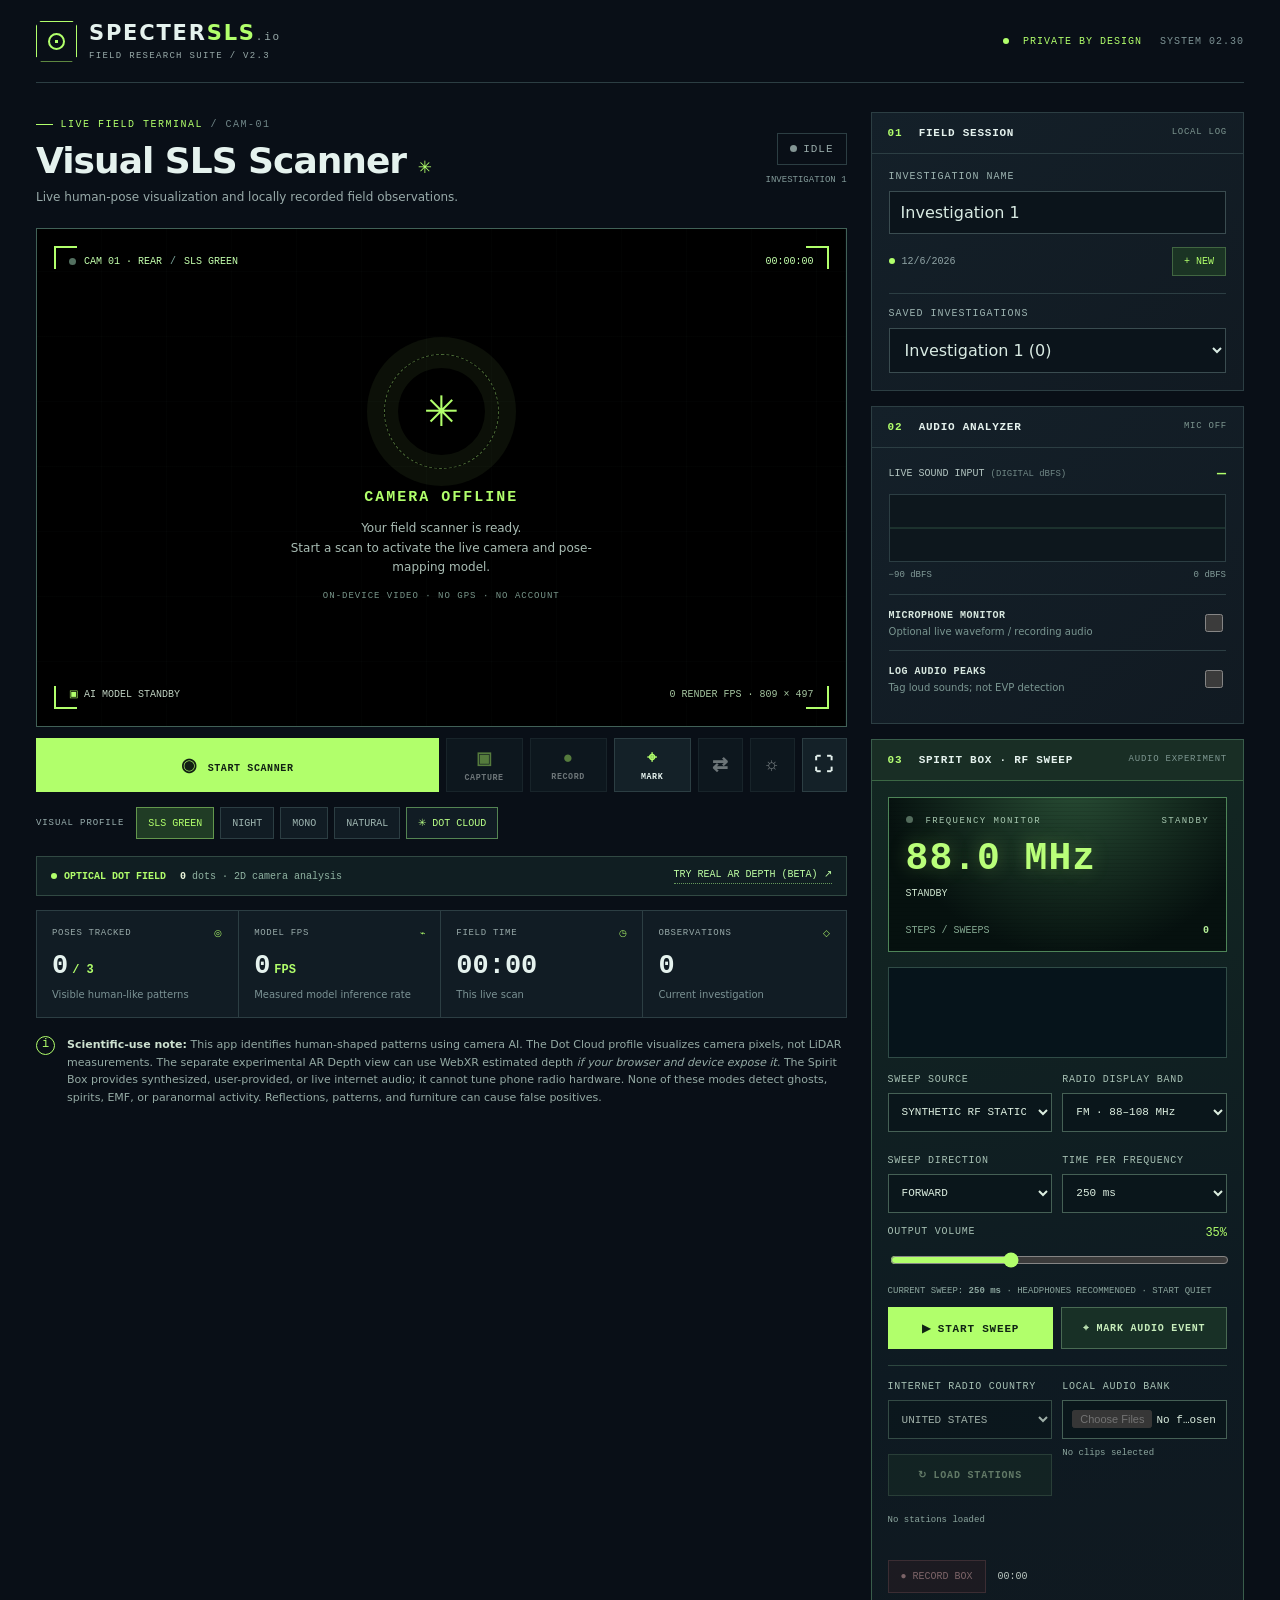
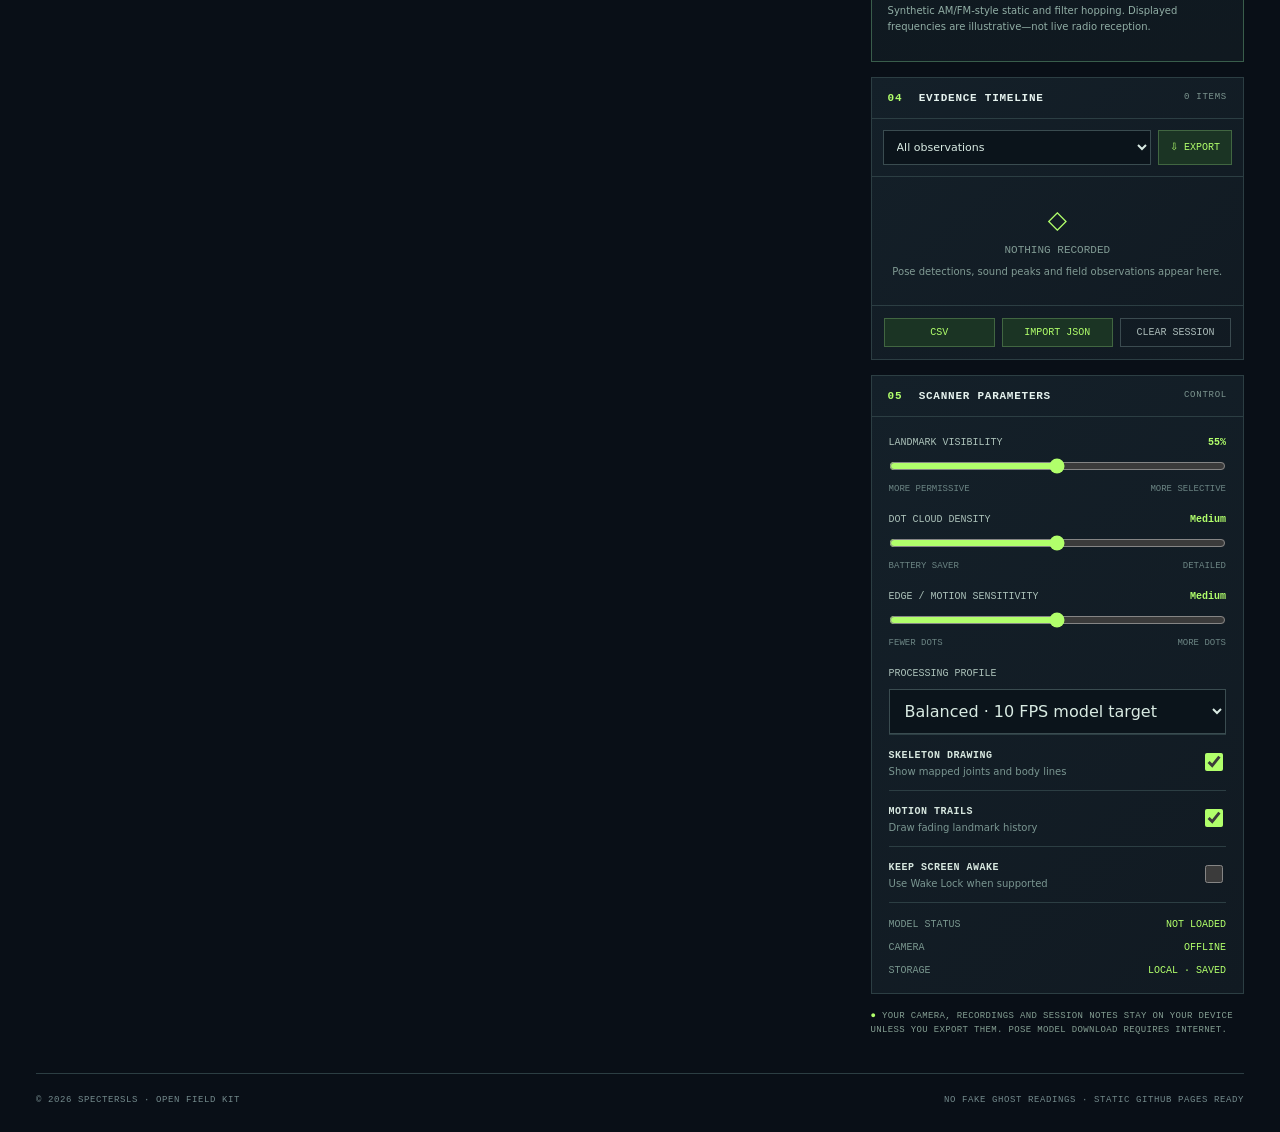
==== index.html @ b9be9575 "feat(ui): add spirit-box console, selectable sweep controls, and render FPS readout" ====
<!doctype html>
<html lang="en">
<head>
  <meta charset="utf-8">
  <meta name="viewport" content="width=device-width, initial-scale=1, viewport-fit=cover">
  <meta name="theme-color" content="#090f17">
  <meta name="description" content="SpecterSLS — mobile SLS-style body mapper, field recorder, audio analyzer and local investigation journal.">
  <title>SpecterSLS | Investigation Studio</title>
  <link rel="icon" href="./icon.svg" type="image/svg+xml">
  <link rel="manifest" href="./manifest.webmanifest">
  <link rel="stylesheet" href="./styles.css">
  <link rel="stylesheet" href="./spiritbox.css">
  <script type="module" src="./app.js"></script>
  <script src="./spiritbox.js" defer></script>
</head>
<body>
<div class="app-shell" id="appShell">
  <header class="header">
    <a class="brand" href="./" aria-label="SpecterSLS home"><span class="mark" aria-hidden="true"><span class="mark-inner"></span></span><span class="brand-stack"><span class="brand-name">SPECTER<span>SLS</span><small>.io</small></span><span class="brand-tagline">FIELD RESEARCH SUITE / V2.3</span></span></a>
    <div class="header-meta"><span class="server-status"><span class="online-dot"></span> PRIVATE BY DESIGN</span><button class="header-install" id="installBtn" type="button" hidden>＋ INSTALL APP</button><span class="head-build">SYSTEM 02.30</span></div>
  </header>
  <nav class="mobile-nav" aria-label="View navigation"><button type="button" data-tab="scan" class="selected" aria-pressed="true">◉ Scanner</button><button type="button" data-tab="console" aria-pressed="false">▥ Investigation</button><button type="button" data-tab="settings" aria-pressed="false">⚙ Settings</button></nav>
  <div class="app-grid">
    <main class="work" id="scanSection">
      <div class="work-head"><div><span class="eyebrow"><span class="eyebrow-bar"></span> LIVE FIELD TERMINAL <span class="crumb">/ CAM-01</span></span><h1>Visual SLS Scanner <span class="subtitle-icon">✳</span></h1><p>Live human-pose visualization and locally recorded field observations.</p></div><div class="work-head-status"><span id="stateBadge" class="state-badge"><i></i><span id="stateLabel">IDLE</span></span><span class="session-identifier" id="sessionIdentifier">NO SESSION ACTIVE</span></div></div>
      <div class="stage" id="stage">
        <video id="cameraVideo" playsinline autoplay muted aria-hidden="true"></video><canvas id="cameraCanvas" aria-label="Live camera visualized with AI pose landmarks"></canvas>
        <div class="stage-grid" aria-hidden="true"></div><div class="stage-scan" aria-hidden="true"></div><div class="frame-edge top-left" aria-hidden="true"></div><div class="frame-edge top-right" aria-hidden="true"></div><div class="frame-edge bottom-left" aria-hidden="true"></div><div class="frame-edge bottom-right" aria-hidden="true"></div>
        <div class="hud hud-top"><div class="hud-tag"><span class="red-led" id="recordLed"></span><span id="cameraName">CAM 01 · REAR</span><span class="hud-pipe">/</span><span id="hudMode">SLS</span></div><div class="hud-clock" id="hudClock">00:00:00</div></div>
        <div class="idle-art" id="idleArt"><div class="scan-target"><div class="target-core">✳</div></div><div class="idle-title">CAMERA OFFLINE</div><div class="idle-description">Your field scanner is ready.<br>Start a scan to activate the live camera and pose-mapping model.</div><div class="idle-detail">ON-DEVICE VIDEO · NO GPS · NO ACCOUNT</div></div>
        <div class="center-loading" id="loadingPanel" hidden><span class="loader"></span><strong id="loadingTitle">Connecting camera</strong><small id="loadingSubtitle">Requesting permission…</small></div>
        <div class="pose-notice" id="poseNotice" hidden><span class="notice-ring">◎</span><div><strong id="poseNoticeTitle">HUMAN-LIKE SHAPE</strong><small id="poseNoticeSubtitle">Pose tracking active</small></div></div>
        <div class="hud hud-bottom"><div class="hud-bottom-left"><span class="square-signal">▣</span> <span id="engineLabel">AI MODEL STANDBY</span></div><span class="coord"><span id="renderFpsMetric">0</span> RENDER FPS · <span id="displaySize">—</span></span></div>
      </div>
      <div class="camera-dock"><button id="startBtn" type="button" class="action-start"><span class="action-icon" aria-hidden="true">◉</span><span id="startText">START SCANNER</span></button><button id="photoBtn" type="button" class="dock-btn" disabled aria-label="Capture evidence photo" title="Save screenshot"><span class="dock-glyph">▣</span><small>CAPTURE</small></button><button id="recordBtn" type="button" class="dock-btn" disabled title="Record video"><span class="dock-glyph" id="recordGlyph">●</span><small id="recordText">RECORD</small></button><button id="markBtn" type="button" class="dock-btn" aria-label="Mark an observation" title="Mark observation"><span class="dock-glyph">⌖</span><small>MARK</small></button><button id="flipBtn" type="button" class="dock-icon" disabled aria-label="Swap front and back camera" title="Swap camera">⇄</button><button id="torchBtn" type="button" class="dock-icon" disabled aria-label="Toggle camera torch" title="Flashlight">☼</button><button id="fullscreenBtn" type="button" class="dock-icon" aria-label="Enter full screen scanner" title="Fullscreen">⛶</button></div>
      <div class="quick-preset"><span>VISUAL PROFILE</span><div class="preset-options" role="group" aria-label="Camera filters"><button type="button" class="preset active" data-mode="sls" aria-pressed="true">SLS GREEN</button><button type="button" class="preset" data-mode="night" aria-pressed="false">NIGHT</button><button type="button" class="preset" data-mode="mono" aria-pressed="false">MONO</button><button type="button" class="preset" data-mode="normal" aria-pressed="false">NATURAL</button><button type="button" class="preset dots-preset" data-mode="dots" aria-pressed="false">✳ DOT CLOUD</button></div></div>
      <div class="depth-status-strip"><span><i class="online-dot"></i><strong id="opticalPointLabel">OPTICAL DOT FIELD</strong> <span id="dotCount">0</span> dots · 2D camera analysis</span><a href="./depth.html">TRY REAL AR DEPTH (BETA) ↗</a></div><div id="dotActions" class="dot-actions" hidden>
<button type="button" id="freezeDotBtn">❄ FREEZE DOTS</button><button type="button" id="exportDotBtn">↓ EXPORT OPTICAL DOT MAP</button><span>2D pixel positions · no measured depth</span>
</div><section class="stat-grid" aria-label="Live scanner metrics"><div class="stat"><div class="stat-heading">POSES TRACKED <span class="stat-glyph">◎</span></div><div class="stat-main"><span id="poseMetric">0</span><span class="stat-unit">/ 3</span></div><div class="stat-caption">Visible human-like patterns</div></div><div class="stat"><div class="stat-heading">MODEL FPS <span class="stat-glyph">⌁</span></div><div class="stat-main"><span id="fpsMetric">0</span><span class="stat-unit">FPS</span></div><div class="stat-caption">Measured model inference rate</div></div><div class="stat"><div class="stat-heading">FIELD TIME <span class="stat-glyph">◷</span></div><div class="stat-main"><span id="durationMetric">00:00</span></div><div class="stat-caption">This live scan</div></div><div class="stat"><div class="stat-heading">OBSERVATIONS <span class="stat-glyph">◇</span></div><div class="stat-main"><span id="eventMetric">0</span></div><div class="stat-caption">Current investigation</div></div></section>
      <section class="facts"><span class="facts-icon">i</span><p><strong>Scientific-use note:</strong> This app identifies human-shaped patterns using camera AI. The Dot Cloud profile visualizes camera pixels, not LiDAR measurements. The separate experimental AR Depth view can use WebXR estimated depth <em>if your browser and device expose it</em>. The Spirit Box provides synthesized, user-provided, or live internet audio; it cannot tune phone radio hardware. None of these modes detect ghosts, spirits, EMF, or paranormal activity. Reflections, patterns, and furniture can cause false positives.</p></section>
    </main>
    <aside class="sidebar" id="consoleSection">
      <section class="console-panel session-panel"><div class="panel-title"><span><em>01</em> FIELD SESSION</span><span class="panel-tag">LOCAL LOG</span></div><div class="panel-content"><label class="label" for="sessionName">INVESTIGATION NAME</label><input id="sessionName" type="text" maxlength="64" placeholder="Untitled investigation" autocomplete="off"><div class="session-meta"><span><i class="session-dot"></i><span id="sessionInfo">Session not started</span></span><button type="button" id="newSessionBtn" title="Start a fresh investigation">+ NEW</button></div><div class="session-picker-wrap"><label class="label" for="sessionPicker">SAVED INVESTIGATIONS</label><select id="sessionPicker" aria-label="Saved investigations"></select></div></div></section>
      <section class="console-panel audio-panel"><div class="panel-title"><span><em>02</em> AUDIO ANALYZER</span><span class="panel-tag" id="audioStatus">MIC OFF</span></div><div class="panel-content"><div class="sound-head"><span>LIVE SOUND INPUT <small>(DIGITAL dBFS)</small></span><strong id="audioMetric">—</strong></div><canvas id="waveCanvas" class="wave-canvas" aria-label="Real-time sound waveform"></canvas><div class="meter-foot"><span>−90 dBFS</span><span>0 dBFS</span></div><label class="check-row" for="micCheck"><span><b>MICROPHONE MONITOR</b><small>Optional live waveform / recording audio</small></span><input type="checkbox" id="micCheck" role="switch"></label><label class="check-row" for="audioMarkCheck"><span><b>LOG AUDIO PEAKS</b><small>Tag loud sounds; not EVP detection</small></span><input type="checkbox" id="audioMarkCheck" role="switch"></label></div></section>
      <section class="console-panel spirit-panel" id="spiritBoxSection" aria-label="Spirit Box audio sweep">
        <div class="panel-title"><span><em>03</em> SPIRIT BOX · RF SWEEP</span><span class="panel-tag">AUDIO EXPERIMENT</span></div>
        <div class="box-body">
          <div class="box-display" aria-live="off">
            <div class="box-display-head"><span><span class="box-on-led"></span> FREQUENCY MONITOR</span><span id="boxState">STANDBY</span></div>
            <div class="box-freq" id="boxFrequency">88.0 MHz</div>
            <div class="box-station" id="boxStation">STANDBY</div>
            <div class="box-readout"><span>STEPS / SWEEPS</span><strong id="boxSweepCount">0</strong></div>
          </div>
          <canvas class="box-scope" id="boxScope" width="480" height="92" aria-label="Synthesized audio spectrum"></canvas>
          <div class="box-row">
            <div class="box-field"><label for="boxMode">SWEEP SOURCE</label><select id="boxMode"><option value="rf">SYNTHETIC RF STATIC</option><option value="clips">LOCAL AUDIO CLIPS</option><option value="web">REAL INTERNET RADIO</option></select></div>
            <div class="box-field"><label for="boxBand">RADIO DISPLAY BAND</label><select id="boxBand"><option value="FM">FM · 88–108 MHz</option><option value="AM">AM · 530–1700 kHz</option></select></div>
            <div class="box-field"><label for="boxDirection">SWEEP DIRECTION</label><select id="boxDirection"><option value="up">FORWARD</option><option value="down">REVERSE</option><option value="random">RANDOM HOP</option></select></div>
            <div class="box-field"><label for="boxRate">TIME PER FREQUENCY</label><select id="boxRate"><option value="50">50 ms</option><option value="75">75 ms</option><option value="100">100 ms</option><option value="150">150 ms</option><option value="250" selected>250 ms</option><option value="500">500 ms</option><option value="750">750 ms</option><option value="1000">1 second</option><option value="2000">2 seconds</option><option value="3000">3 seconds</option><option value="5000">5 seconds</option><option value="10000">10 seconds</option><option value="15000">15 seconds</option><option value="30000">30 seconds</option></select></div>
          </div>
          <div class="box-field"><div class="box-field-value"><label for="boxVolume">OUTPUT VOLUME</label><strong id="boxVolumeText">35%</strong></div><input id="boxVolume" type="range" min="0" max="100" step="5" value="35"></div>
          <div class="box-inline-note">CURRENT SWEEP: <strong id="boxRateText">250 ms</strong> · HEADPHONES RECOMMENDED · START QUIET</div>
          <div class="box-btns"><button type="button" class="box-start" id="boxStart">▶ START SWEEP</button><button type="button" id="boxMark">⌖ MARK AUDIO EVENT</button></div>
          <div class="box-extra">
            <div class="box-row">
              <div class="box-field"><label for="boxCountry">INTERNET RADIO COUNTRY</label><select id="boxCountry"><option value="US">UNITED STATES</option><option value="CA">CANADA</option><option value="GB">UNITED KINGDOM</option><option value="AU">AUSTRALIA</option><option value="DE">GERMANY</option></select><button class="box-load" id="boxLoadStations" type="button">↻ LOAD STATIONS</button><small class="box-inline-note" id="boxDirectoryStatus">No stations loaded</small></div>
              <div class="box-field"><label for="boxClipInput">LOCAL AUDIO BANK</label><input type="file" id="boxClipInput" accept="audio/*,.mp3,.wav,.ogg,.m4a,.webm" multiple><small class="box-inline-note" id="boxClipStatus">No clips selected</small></div>
            </div>
            <div class="box-rec"><button type="button" id="boxRecord" disabled>● RECORD BOX</button><span id="boxRecordTime">00:00</span></div>
            <p class="box-note" id="boxHelp">Synthesized radio-style sweeps, not an actual hardware radio tuner. No mode can verify spirits or paranormal voices.</p>
          </div>
        </div>
      </section>
      <section class="console-panel timeline-panel"><div class="panel-title"><span><em>04</em> EVIDENCE TIMELINE</span><span class="panel-tag" id="timelineCount">0 ITEMS</span></div><div class="timeline-tools"><select id="eventFilter" aria-label="Filter field events"><option value="all">All observations</option><option value="pose">Body mapping</option><option value="manual">Manual notes</option><option value="audio">Audio peaks</option><option value="capture">Photos &amp; recordings</option></select><button type="button" id="exportBtn" title="Export this session as JSON">⇩ EXPORT</button></div><div id="timeline" class="timeline" aria-live="polite"><div class="timeline-empty"><span>◇</span><b>NOTHING RECORDED</b><small>Pose events, audio peaks and manual observations appear here.</small></div></div><div class="timeline-actions"><button type="button" id="csvBtn">CSV</button><button type="button" id="importBtn">IMPORT JSON</button><button type="button" id="clearBtn">CLEAR SESSION</button><input type="file" id="importFile" accept="application/json,.json" hidden></div></section>
      <section class="console-panel settings-panel" id="settingsSection"><div class="panel-title"><span><em>05</em> SCANNER PARAMETERS</span><span class="panel-tag">CONTROL</span></div><div class="panel-content settings-content"><div class="range-header"><label for="thresholdRange">LANDMARK VISIBILITY</label><b id="thresholdLabel">55%</b></div><input id="thresholdRange" type="range" min="20" max="90" step="5" value="55"><div class="range-caption"><span>MORE PERMISSIVE</span><span>MORE SELECTIVE</span></div><div class="range-header speed-head"><label for="dotDensity">DOT CLOUD DENSITY</label><b id="dotDensityLabel">Medium</b></div>
 <input id="dotDensity" type="range" min="1" max="3" value="2" step="1">
 <div class="range-caption"><span>BATTERY SAVER</span><span>DETAILED</span></div>
 <div class="range-header speed-head"><label for="dotSensitivity">EDGE / MOTION SENSITIVITY</label><b id="dotSensitivityLabel">Medium</b></div>
 <input id="dotSensitivity" type="range" min="1" max="3" value="2" step="1">
 <div class="range-caption"><span>FEWER DOTS</span><span>MORE DOTS</span></div>
 <div class="range-header speed-head"><label for="speedSelect">PROCESSING PROFILE</label></div><select id="speedSelect"><option value="balanced">Balanced · 10 FPS model target</option><option value="battery">Battery saver · 6 FPS model target</option><option value="fast">Performance · 20 FPS target</option><option value="turbo">Turbo · 30 FPS target</option><option value="ultra">Ultra · 60 FPS render target</option></select><label class="check-row" for="skeletonCheck"><span><b>SKELETON DRAWING</b><small>Show mapped joints and body lines</small></span><input type="checkbox" id="skeletonCheck" role="switch" checked></label><label class="check-row" for="trailCheck"><span><b>MOTION TRAILS</b><small>Draw fading landmark history</small></span><input type="checkbox" id="trailCheck" role="switch" checked></label><label class="check-row" for="wakeCheck"><span><b>KEEP SCREEN AWAKE</b><small>Use Wake Lock when supported</small></span><input type="checkbox" id="wakeCheck" role="switch"></label><div class="diagnostics"><span>MODEL STATUS</span><strong id="diagModel">NOT LOADED</strong><span>CAMERA</span><strong id="diagCamera">OFFLINE</strong><span>STORAGE</span><strong id="diagStorage">LOCAL</strong></div></div></section>
      <div class="privacy-foot"><span class="tiny-light">●</span> YOUR CAMERA, RECORDINGS AND SESSION NOTES STAY ON YOUR DEVICE UNLESS YOU EXPORT THEM. POSE MODEL DOWNLOAD REQUIRES INTERNET.</div>
    </aside>
  </div>
  <footer class="footer"><span>© 2026 SPECTERSLS · OPEN FIELD KIT</span><span>NO FAKE GHOST READINGS · STATIC GITHUB PAGES READY</span></footer>
</div>
<div class="modal-shade" id="markModal" hidden><div class="modal" role="dialog" aria-modal="true" aria-labelledby="markTitle"><div class="modal-head"><div><span class="eyebrow">FIELD JOURNAL</span><h2 id="markTitle">Mark an observation</h2></div><button type="button" id="closeModalBtn" class="close-modal" aria-label="Close dialog">✕</button></div><label class="label" for="markCategory">CATEGORY</label><select id="markCategory"><option value="manual">General observation</option><option value="manual">Movement / visual detail</option><option value="manual">Unidentified sound</option><option value="manual">Environmental explanation</option></select><label class="label modal-note-label" for="markNote">DESCRIPTION</label><textarea id="markNote" rows="4" maxlength="500" placeholder="Describe what you observed (not a confirmed paranormal event)…"></textarea><div class="modal-actions"><button type="button" id="cancelMarkBtn">CANCEL</button><button type="button" id="saveMarkBtn">SAVE OBSERVATION</button></div></div></div>
<div class="toast" id="toast" role="status" aria-live="polite"></div>
</body>
</html>
---- styles.css ----
:root{color-scheme:dark;--bg:#090f17;--card:#111c24;--card2:#16232a;--border:#2c3e43;--text:#e5f2ee;--soft:#98aaa9;--lime:#b1ff6b;--red:#f26e71;--mono:ui-monospace,SFMono-Regular,Consolas,monospace}
*{box-sizing:border-box}html,body{margin:0;min-height:100%;background:var(--bg);color:var(--text);font-family:Inter,system-ui,-apple-system,Segoe UI,sans-serif}button,input,textarea,select{font:inherit}button{cursor:pointer}button:disabled{opacity:.45;cursor:not-allowed}button:focus-visible,input:focus-visible,select:focus-visible{outline:2px solid var(--lime);outline-offset:3px}[hidden]{display:none!important}a{color:inherit}
.app-shell{max-width:1500px;margin:0 auto;padding:0 clamp(12px,3vw,36px)}
.header{height:83px;display:flex;justify-content:space-between;align-items:center;border-bottom:1px solid var(--border);gap:15px}
.brand{display:flex;align-items:center;gap:12px;text-decoration:none}.mark{height:41px;width:41px;border:1px solid var(--lime);display:grid;place-items:center;clip-path:polygon(12% 0,88% 0,100% 12%,100% 88%,88% 100%,12% 100%,0 88%,0 12%)}.mark-inner{height:17px;width:17px;border:2px solid var(--lime);border-radius:50%;position:relative}.mark-inner:after{content:"";position:absolute;inset:5px;background:var(--lime)}
.brand-stack{display:grid;gap:6px}.brand-name{font-size:21px;font-weight:900;letter-spacing:1.8px}.brand-name span{color:var(--lime)}.brand-name small{color:var(--soft);font:11px var(--mono)}.brand-tagline{font:9px var(--mono);color:var(--soft);letter-spacing:1.3px}
.header-meta{display:flex;align-items:center;gap:18px;font:10px var(--mono);letter-spacing:1px}.server-status{color:var(--lime)}.online-dot,.tiny-light{color:var(--lime)}.online-dot{display:inline-block;width:6px;height:6px;background:var(--lime);border-radius:50%;margin-right:7px}.head-build{color:#7d9294}.header-install{background:#213b24;color:var(--lime);border:1px solid #46754a;padding:8px 12px;font:10px var(--mono)}
.app-grid{display:grid;grid-template-columns:minmax(0,1.78fr) minmax(310px,.82fr);gap:24px;padding:29px 0 36px}.work,.sidebar{min-width:0}.work-head{display:flex;justify-content:space-between;align-items:center;gap:18px;margin-bottom:22px}.work-head h1{margin:9px 0 7px;font-size:clamp(24px,3vw,36px);letter-spacing:-1px}.work-head p{margin:0;color:var(--soft);font-size:12px;line-height:1.5}.eyebrow{color:var(--lime);font:10px var(--mono);letter-spacing:1.5px}.eyebrow-bar{display:inline-block;width:17px;height:1px;vertical-align:middle;background:var(--lime)}.crumb{color:#718789}.subtitle-icon{font-size:17px;color:var(--lime)}.work-head-status{display:grid;gap:10px;justify-items:end}.state-badge{border:1px solid var(--border);padding:9px 12px;font:11px var(--mono);letter-spacing:1px;color:var(--soft);white-space:nowrap}.state-badge i{height:7px;width:7px;display:inline-block;border-radius:50%;background:#839594;margin-right:6px}.state-badge.active{color:var(--lime);border-color:#537b47}.state-badge.active i{background:var(--lime)}.state-badge.recording{color:var(--red);border-color:var(--red)}.state-badge.recording i{background:var(--red)}.session-identifier{color:#839b9a;font:9px var(--mono);max-width:170px;overflow:hidden;text-overflow:ellipsis;white-space:nowrap}
.stage{height:clamp(360px,39vw,570px);position:relative;overflow:hidden;border:1px solid #416157;background:radial-gradient(circle at center,#14282a,#0a1118 65%);isolation:isolate}.stage video{display:none}.stage canvas{position:absolute;inset:0;width:100%;height:100%}.stage-grid{pointer-events:none;position:absolute;inset:0;background:repeating-linear-gradient(90deg,transparent 0 64px,#84a89810 65px),repeating-linear-gradient(0deg,transparent 0 64px,#84a89810 65px);opacity:.7}.stage-scan{position:absolute;z-index:1;inset:0;pointer-events:none;background:repeating-linear-gradient(0deg,transparent 0 3px,#00000015 4px)}.frame-edge{position:absolute;z-index:3;width:23px;height:23px;border-color:var(--lime);border-style:solid}.top-left{top:17px;left:17px;border-width:2px 0 0 2px}.top-right{top:17px;right:17px;border-width:2px 2px 0 0}.bottom-left{bottom:17px;left:17px;border-width:0 0 2px 2px}.bottom-right{bottom:17px;right:17px;border-width:0 2px 2px 0}.hud{position:absolute;z-index:4;left:32px;right:32px;display:flex;justify-content:space-between;align-items:center;gap:12px;font:10px var(--mono);text-shadow:0 1px 5px #000;color:#c3ffac}.hud-top{top:27px}.hud-bottom{bottom:26px;color:#bdcfbf}.hud-tag{display:flex;gap:8px;align-items:center}.hud-pipe{color:#7eaaa0}.red-led{display:inline-block;width:7px;height:7px;border-radius:50%;background:#537060}.state-badge.recording ~ .red-led,.red-led.recording{background:var(--red)}.square-signal{color:var(--lime)}.coord{color:#a4c49f}
.idle-art,.center-loading{position:absolute;z-index:3;inset:0;display:flex;align-items:center;justify-content:center;flex-direction:column;text-align:center;padding:30px}.scan-target{height:115px;width:115px;border:1px dashed #a8ed7a75;border-radius:50%;display:grid;place-items:center;margin-bottom:20px;box-shadow:0 0 0 17px #9acb6614,inset 0 0 0 13px #9acb6614}.target-core{font-size:42px;color:var(--lime)}.idle-title{font:600 15px var(--mono);letter-spacing:2px;color:var(--lime)}.idle-description{max-width:320px;font-size:12px;color:#a9bdb4;line-height:1.65;margin:13px 0}.idle-detail{font:9px var(--mono);color:#78968a;letter-spacing:1px}.center-loading{background:#0c1b20bd;gap:13px}.center-loading strong{font:600 14px var(--mono);color:var(--lime)}.center-loading small{font-size:12px;color:#b6cfc2}.loader{height:36px;width:36px;border:3px solid #324940;border-top-color:var(--lime);border-radius:50%;animation:spin .8s linear infinite}@keyframes spin{to{transform:rotate(360deg)}}.pose-notice{position:absolute;z-index:5;right:26px;top:72px;background:#182b24ef;border:1px solid #5b934b;padding:12px;display:flex;align-items:center;gap:10px}.pose-notice strong{display:block;font:11px var(--mono);color:var(--lime)}.pose-notice small{display:block;color:#a9c7b9;font-size:10px;margin-top:5px}.notice-ring{font-size:22px;color:var(--lime)}
.camera-dock{display:flex;gap:7px;margin:11px 0 15px}.camera-dock button{background:#142128;color:var(--text);border:1px solid var(--border);height:54px;font:600 10px var(--mono);letter-spacing:.6px}.action-start{flex:1;min-width:145px;background:var(--lime)!important;color:#112013!important;border-color:var(--lime)!important}.action-icon{font-size:18px;margin-right:10px}.dock-btn{min-width:77px;display:flex;flex-direction:column;align-items:center;justify-content:center;gap:4px}.dock-glyph{font-size:17px;color:var(--lime)}.dock-icon{width:45px;flex:none;font-size:19px!important}.camera-dock button:hover:not(:disabled){border-color:var(--lime)}.quick-preset{display:flex;align-items:center;gap:12px;color:#9bb1b0;font:9px var(--mono);letter-spacing:.9px;margin-bottom:17px}.preset-options{display:flex;gap:6px;flex-wrap:wrap}.preset{border:1px solid var(--border);padding:9px 11px;background:var(--card);color:#9fb6b1;font:10px var(--mono)}.preset.active{background:#203c25;color:var(--lime);border-color:#63974d}
.stat-grid{display:grid;grid-template-columns:repeat(4,minmax(0,1fr));background:var(--card);border:1px solid var(--border)}.stat{padding:17px 15px;border-right:1px solid var(--border)}.stat:last-child{border:0}.stat-heading{font:9px var(--mono);color:var(--soft);letter-spacing:.7px;display:flex;justify-content:space-between;gap:2px}.stat-glyph{color:var(--lime)}.stat-main{font:600 27px var(--mono);margin:12px 0 8px;white-space:nowrap}.stat-unit{font-size:12px;color:var(--lime);margin-left:4px}.stat-caption{font-size:10px;color:#7b9294}.facts{display:flex;gap:12px;margin-top:18px;color:#94aaa4;line-height:1.6;font-size:11px}.facts p{margin:0}.facts strong{color:#cde1d0}.facts-icon{border:1px solid var(--lime);border-radius:50%;font:12px var(--mono);width:19px;height:19px;flex:none;text-align:center;color:var(--lime)}
.sidebar{display:flex;flex-direction:column;gap:15px}.console-panel{border:1px solid var(--border);background:linear-gradient(140deg,#142029,#111a22)}.panel-title{display:flex;justify-content:space-between;gap:10px;padding:14px 16px;border-bottom:1px solid var(--border);font:700 11px var(--mono);letter-spacing:.75px}.panel-title em{color:var(--lime);font-style:normal;margin-right:9px}.panel-tag{color:#7d9690;font:9px var(--mono)}.panel-content{padding:17px}.label{display:block;color:#9cb3b0;font:10px var(--mono);letter-spacing:1px;margin-bottom:9px}.panel-content input[type=text],select,textarea{background:#0b141b;color:#d9ebe3;border:1px solid #3a4c50;border-radius:0;padding:11px;width:100%;min-width:0}textarea{resize:vertical}.session-meta{display:flex;justify-content:space-between;gap:8px;align-items:center;margin:13px 0 17px;color:#90a4a6;font:10px var(--mono)}.session-dot{width:6px;height:6px;background:var(--lime);display:inline-block;border-radius:50%;margin-right:7px}.session-meta button,.timeline-tools button,.timeline-actions button{border:1px solid #416641;background:#1b3424;color:var(--lime);padding:8px 11px;font:10px var(--mono)}.session-picker-wrap{border-top:1px solid var(--border);padding-top:14px}
.sound-head{display:flex;justify-content:space-between;align-items:center;gap:8px;color:#b2c4c0;font:10px var(--mono)}.sound-head small{font-size:9px;color:#708785}.sound-head strong{color:var(--lime);font-size:15px}.wave-canvas{width:100%;height:68px;background:#0d171d;border:1px solid var(--border);margin-top:12px;display:block}.meter-foot{display:flex;justify-content:space-between;font:9px var(--mono);color:#829b98;margin:8px 0 14px}.check-row{display:flex;justify-content:space-between;align-items:center;gap:14px;border-top:1px solid var(--border);padding:13px 0;font-size:11px;color:#d7e7df;cursor:pointer}.check-row b{font:600 10px var(--mono);letter-spacing:.5px}.check-row small{display:block;font-size:10px;color:#7a9691;margin-top:5px}.check-row input{height:18px;width:18px;accent-color:var(--lime);flex-shrink:0}
.timeline-panel{flex:1;display:flex;flex-direction:column;min-height:190px}.timeline-tools{display:flex;padding:11px;gap:7px;border-bottom:1px solid var(--border)}.timeline-tools select{flex:1;padding:9px;font-size:11px}.timeline{overflow:auto;max-height:280px;min-height:110px;flex:1}.timeline-empty{height:128px;display:flex;align-items:center;justify-content:center;flex-direction:column;gap:10px;color:#819b94}.timeline-empty span{font-size:25px;color:var(--lime)}.timeline-empty b{font:11px var(--mono)}.timeline-empty small{font-size:10px;text-align:center;padding:0 12px}.event{display:grid;grid-template-columns:20px minmax(0,1fr) auto;gap:9px;padding:12px 14px;border-bottom:1px solid var(--border)}.event-symbol{color:var(--lime)}.event-name{font-size:11px;font-weight:700}.event-note{font-size:10px;color:#91a69f;overflow-wrap:anywhere;margin-top:6px;line-height:1.5}.event-date{font:9px var(--mono);color:#8fa79a;white-space:nowrap}.timeline-actions{display:flex;gap:7px;flex-wrap:wrap;border-top:1px solid var(--border);padding:12px}.timeline-actions button{flex:1}.timeline-actions button:last-of-type{background:transparent;color:#a9b9b7;border-color:#3b4b50}
.settings-content .range-header{display:flex;justify-content:space-between;align-items:center;font:10px var(--mono);color:#aac0b8;margin:3px 0 10px}.range-header b{color:var(--lime)}.settings-content input[type=range]{width:100%;accent-color:var(--lime)}.range-caption{display:flex;justify-content:space-between;font:9px var(--mono);color:#6c8584}.speed-head{margin-top:20px!important}.diagnostics{display:grid;grid-template-columns:1fr 1fr;gap:12px;border-top:1px solid var(--border);padding-top:16px;font:10px var(--mono);color:#78958d}.diagnostics strong{text-align:right;color:var(--lime);font-weight:500}.privacy-foot{font:9px/1.6 var(--mono);color:#849e92;letter-spacing:.35px}.footer{display:flex;justify-content:space-between;gap:12px;padding:21px 0;border-top:1px solid var(--border);font:9px var(--mono);color:#748b8d;letter-spacing:.6px}
.mobile-nav{display:none}.modal-shade{position:fixed;z-index:30;inset:0;background:#000b;display:grid;place-items:center;padding:16px}.modal{width:min(480px,100%);background:#15232b;border:1px solid #668e61;padding:24px;box-shadow:0 30px 90px #0009}.modal-head{display:flex;justify-content:space-between;align-items:start;margin-bottom:22px}.modal-head h2{margin:8px 0;font-size:22px}.close-modal{background:transparent;border:1px solid var(--border);color:var(--text);padding:8px 11px}.modal-note-label{margin-top:18px}.modal-actions{display:flex;justify-content:flex-end;gap:8px;margin-top:19px}.modal-actions button{background:#1c3525;border:1px solid #567952;color:var(--lime);padding:12px;font:11px var(--mono)}.toast{position:fixed;z-index:40;bottom:28px;left:50%;transform:translate(-50%,20px);padding:13px 17px;max-width:90vw;text-align:center;border:1px solid #5e9c53;background:#1a3323;color:#e1fbd5;pointer-events:none;opacity:0;transition:.2s;font-size:12px}.toast.show{opacity:1;transform:translate(-50%,0)}.toast.error{border-color:var(--red);background:#3b2027;color:#ffd6d6}
@media(max-width:1090px){.app-grid{grid-template-columns:minmax(0,1.3fr) minmax(280px,.8fr);gap:16px}.camera-dock{flex-wrap:wrap}.stat{padding:14px 8px}.stat-main{font-size:23px}.dock-btn{min-width:63px}}
@media(max-width:780px){.app-grid{display:block}.mobile-nav{display:flex;gap:7px;padding:13px 0;border-bottom:1px solid var(--border)}.mobile-nav button{flex:1;padding:12px 4px;background:#101c24;color:#9ab0aa;border:1px solid var(--border);font-size:11px}.mobile-nav button.selected{color:var(--lime);border-color:#6a9c51;background:#1a3023}.app-grid[data-mobile-tab="scan"] .sidebar{display:none}.app-grid[data-mobile-tab="console"] .work,.app-grid[data-mobile-tab="settings"] .work{display:none}.app-grid[data-mobile-tab="settings"] .sidebar>.console-panel:not(.settings-panel),.app-grid[data-mobile-tab="settings"] .sidebar>.privacy-foot{display:none}.app-grid[data-mobile-tab="console"] .sidebar>.settings-panel{display:none}.stage{height:min(69vh,650px);min-height:350px}.header{height:72px}.header-meta .head-build{display:none}}
@media(max-width:480px){.brand-name{font-size:16px}.brand-tagline{font-size:8px}.mark{height:34px;width:34px}.header-meta{font-size:8px}.header-install{font-size:9px;padding:7px}.work-head{align-items:start}.work-head h1{font-size:24px}.work-head p{font-size:11px}.state-badge{font-size:9px;padding:7px}.session-identifier{max-width:90px;font-size:8px}.stage{height:min(65vh,570px)}.camera-dock{display:grid;grid-template-columns:1.7fr repeat(3,.77fr) repeat(3,36px)}.camera-dock button{height:48px;min-width:0}.action-start{min-width:0;font-size:9px!important}.action-icon{font-size:13px;margin-right:3px}.dock-btn{min-width:0}.dock-btn small{font-size:8px}.dock-glyph{font-size:14px}.dock-icon{width:auto;font-size:17px!important}.quick-preset{display:block}.preset-options{margin-top:9px}.preset{flex:1;padding:8px;font-size:9px}.stat-grid{grid-template-columns:1fr 1fr}.stat:nth-child(2){border-right:0}.stat:nth-child(-n+2){border-bottom:1px solid var(--border)}.stat-main{font-size:25px}.hud{left:28px;right:28px;font-size:8px}.idle-description{font-size:11px}.footer{font-size:8px}}
@media(prefers-reduced-motion:reduce){*{animation:none!important;transition:none!important}}


/* v2.1 optical dot-cloud controls */
.quick-preset{flex-wrap:wrap}
.dots-preset{border-color:#548453!important;color:#b9ff86!important}
.dots-preset.active{background:#b1ff6b!important;color:#10200c!important}
.depth-status-strip{border:1px solid #314943;background:#101e22;display:flex;gap:15px;align-items:center;justify-content:space-between;flex-wrap:wrap;padding:11px 14px;margin:4px 0 14px;font:10px var(--mono);color:#91b4a3}
.depth-status-strip strong{color:#b1ff6b;font-weight:600;margin-right:8px}
.depth-status-strip a{color:#beffa3;border-bottom:1px dotted #65985c;text-decoration:none;padding-bottom:3px}
.depth-status-strip a:hover{color:#fff}
.depth-status-strip #dotCount{font-weight:700;color:#edf7dc}
.settings-content input[type=range]{display:block;margin:4px 0 10px}
@media(max-width:530px){.depth-status-strip{flex-direction:column;align-items:flex-start;font-size:9px}.quick-preset .preset-options{width:100%}.quick-preset .preset-options button{flex:1 1 auto}}


.dot-actions{border:1px solid #35573f;border-top:0;background:#101f19;padding:10px 12px;display:flex;align-items:center;gap:8px;flex-wrap:wrap;margin-top:-14px;margin-bottom:14px}
.dot-actions button{border:1px solid #486f46;background:#1a3124;color:#baff91;min-height:37px;padding:0 11px;font:10px var(--mono);letter-spacing:.2px}
.dot-actions button:hover{border-color:var(--lime)}
.dot-actions span{font:9px var(--mono);color:#86a89a;margin-left:auto}
@media(max-width:500px){.dot-actions button{flex:1}.dot-actions span{width:100%;text-align:left;margin-left:0}}
---- spiritbox.css ----
/* Spirit Box Studio · v2.3 */
.spirit-panel{border-color:#395d4b!important;background:linear-gradient(170deg,#132822,#0e1a22 65%,#101920)!important}
.spirit-panel .panel-title{background:#192e25;border-bottom-color:#3b6744}
.spirit-panel .panel-title em{color:#b4ff73}
.box-body{padding:16px}
.box-display{border:1px solid #4e8558;background:radial-gradient(ellipse at 55% -15%,#294e35,#06110f 73%);padding:18px 17px 15px;margin-bottom:15px;position:relative;overflow:hidden}
.box-display:before{content:"";pointer-events:none;position:absolute;inset:0;background:repeating-linear-gradient(0deg,transparent,transparent 3px,#0004 4px);opacity:.65}
.box-display-head{display:flex;gap:8px;justify-content:space-between;align-items:center;color:#a7c8b0;font:9px var(--mono);letter-spacing:1.4px;position:relative}
.box-on-led{height:7px;width:7px;border-radius:50%;background:#536c5c;display:inline-block;margin-right:6px}
.box-start.running~.box-display .box-on-led{background:#aaff6b}
.box-freq{font:800 clamp(26px,3vw,38px)/1.25 var(--mono);color:#b9ff79;letter-spacing:1px;margin:9px 0 4px;text-shadow:0 0 19px #b1ff6b44;position:relative;font-variant-numeric:tabular-nums;overflow-wrap:anywhere}
.box-station{font:10px var(--mono);color:#cee4ce;min-height:28px;line-height:1.45;position:relative;overflow-wrap:anywhere}
.box-readout{font:10px var(--mono);color:#84a891;display:flex;justify-content:space-between;gap:9px;margin-top:10px;position:relative}
.box-readout strong{color:#b4ef97}
.box-scope{background:#06141b;display:block;width:100%;height:91px;border:1px solid #304c47;margin-bottom:16px}
.box-row{display:grid;grid-template-columns:1fr 1fr;gap:10px}
.box-field{display:flex;flex-direction:column;gap:8px;margin-bottom:13px;min-width:0}
.box-field label,.box-label{font:10px var(--mono);letter-spacing:.75px;color:#a6c0b3}
.box-field select,.box-field input:not([type=range]){min-width:0;max-width:100%;background:#0a161b;color:#dceee0;border:1px solid #456055;border-radius:0;padding:9px;min-height:39px;font:11px var(--mono)}
.box-field input[type=range]{width:100%;accent-color:var(--lime);min-height:20px}
.box-field-value{display:flex;justify-content:space-between;gap:6px}
.box-field-value strong{font:12px var(--mono);color:var(--lime)}
.box-btns{display:grid;grid-template-columns:1fr 1fr;gap:8px}
.box-btns button,.box-load{border:1px solid #496a53;color:#c7edbb;min-height:42px;background:#183026;font:700 10px var(--mono);letter-spacing:.8px;padding:8px}
.box-btns button:hover:not(:disabled),.box-load:hover:not(:disabled){border-color:#a8ee78}
.box-btns .box-start{background:#b1ff6b;color:#102313;border-color:#b1ff6b;font-size:11px}
.box-btns .box-start.running{background:#411c21;color:#ffd4ca;border-color:#99504f}
.box-extra{border-top:1px solid #2d4740;margin-top:16px;padding-top:15px}
.box-extra .box-load{margin:7px 0 10px;width:100%}
.box-note{font-size:10px;line-height:1.6;color:#91aea5;margin-top:10px}
.box-inline-note{font:9px/1.4 var(--mono);color:#8ca69e;margin-bottom:10px}
.box-rec{display:flex;align-items:center;gap:12px;margin-top:10px}
.box-rec button{background:#2c1d23;color:#ffbdbd;border:1px solid #72464a;padding:10px 12px;font:10px var(--mono)}
.box-rec span{color:#b9c5bf;font:10px var(--mono)}
#boxState.box-error{color:#ffaaa7}
@media(max-width:480px){.box-body{padding:13px}.box-display{padding:13px}.box-freq{font-size:28px}.box-btns button{font-size:9px}}
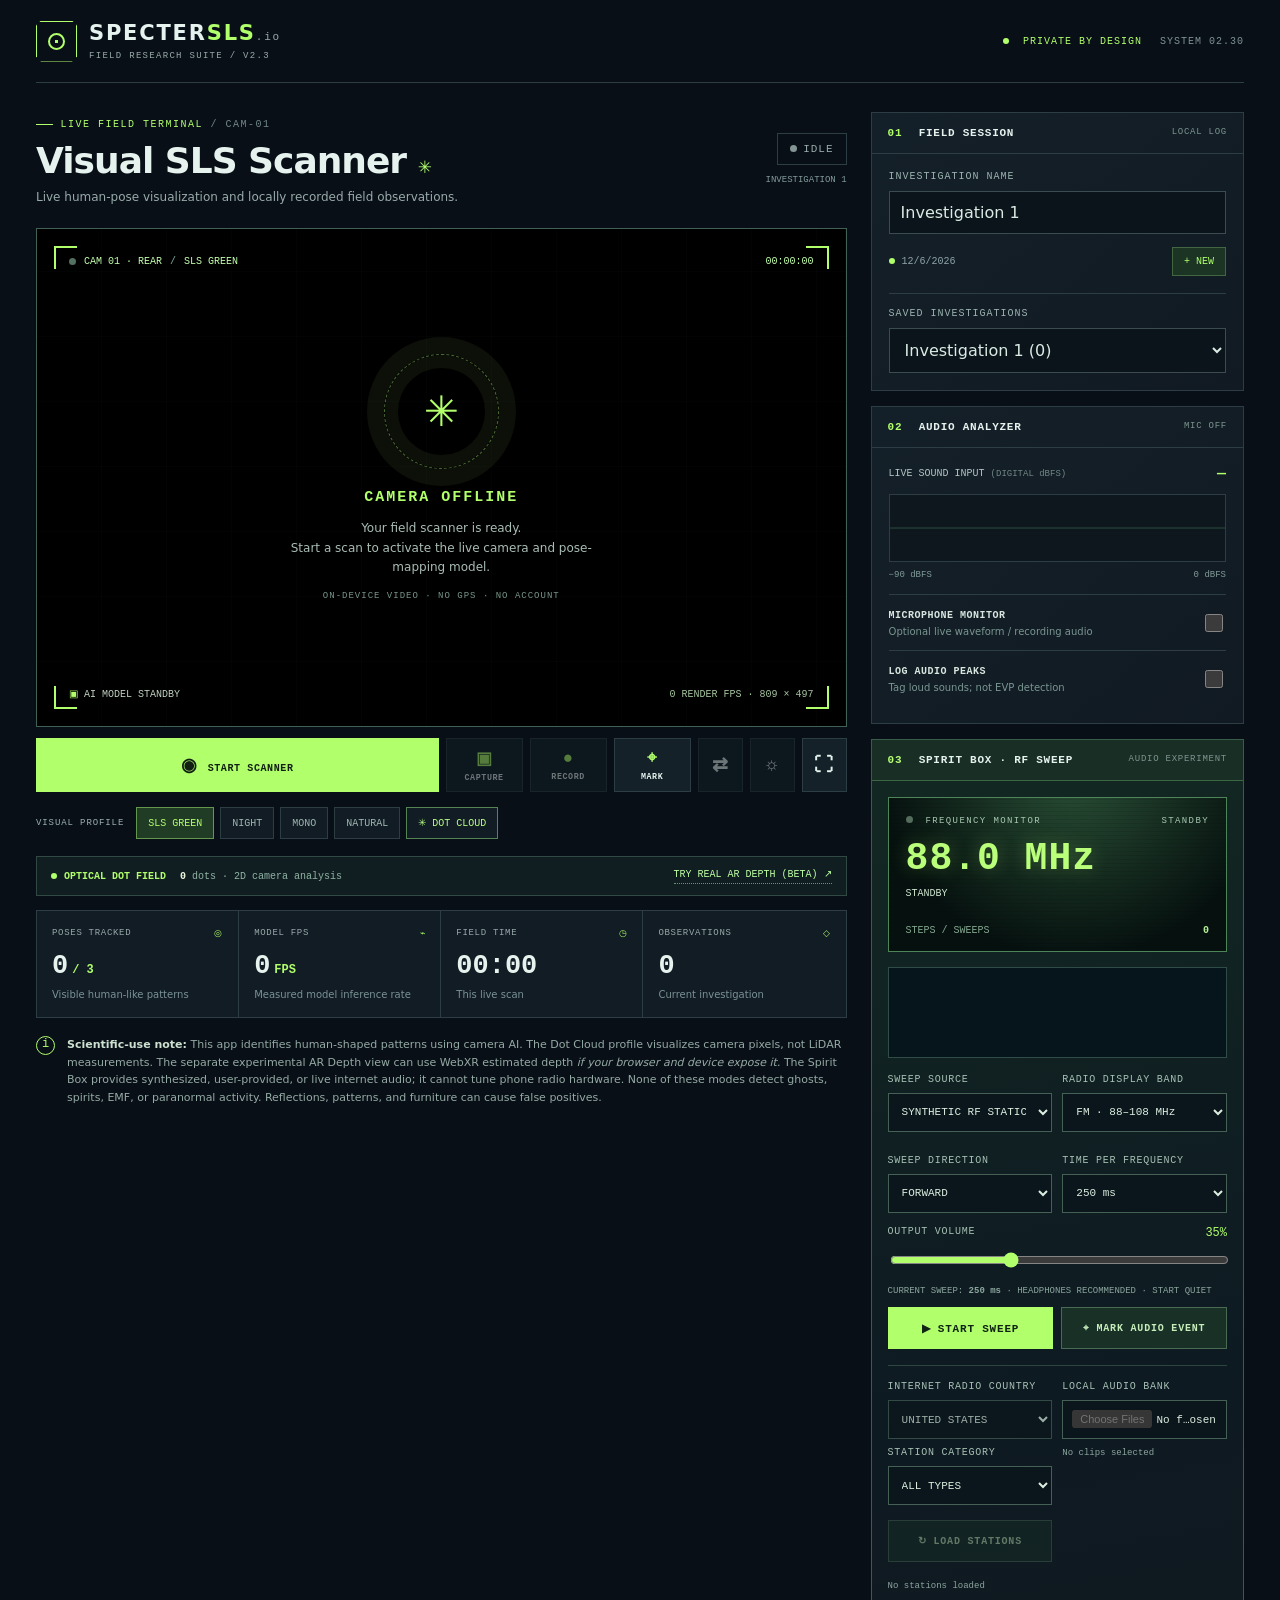
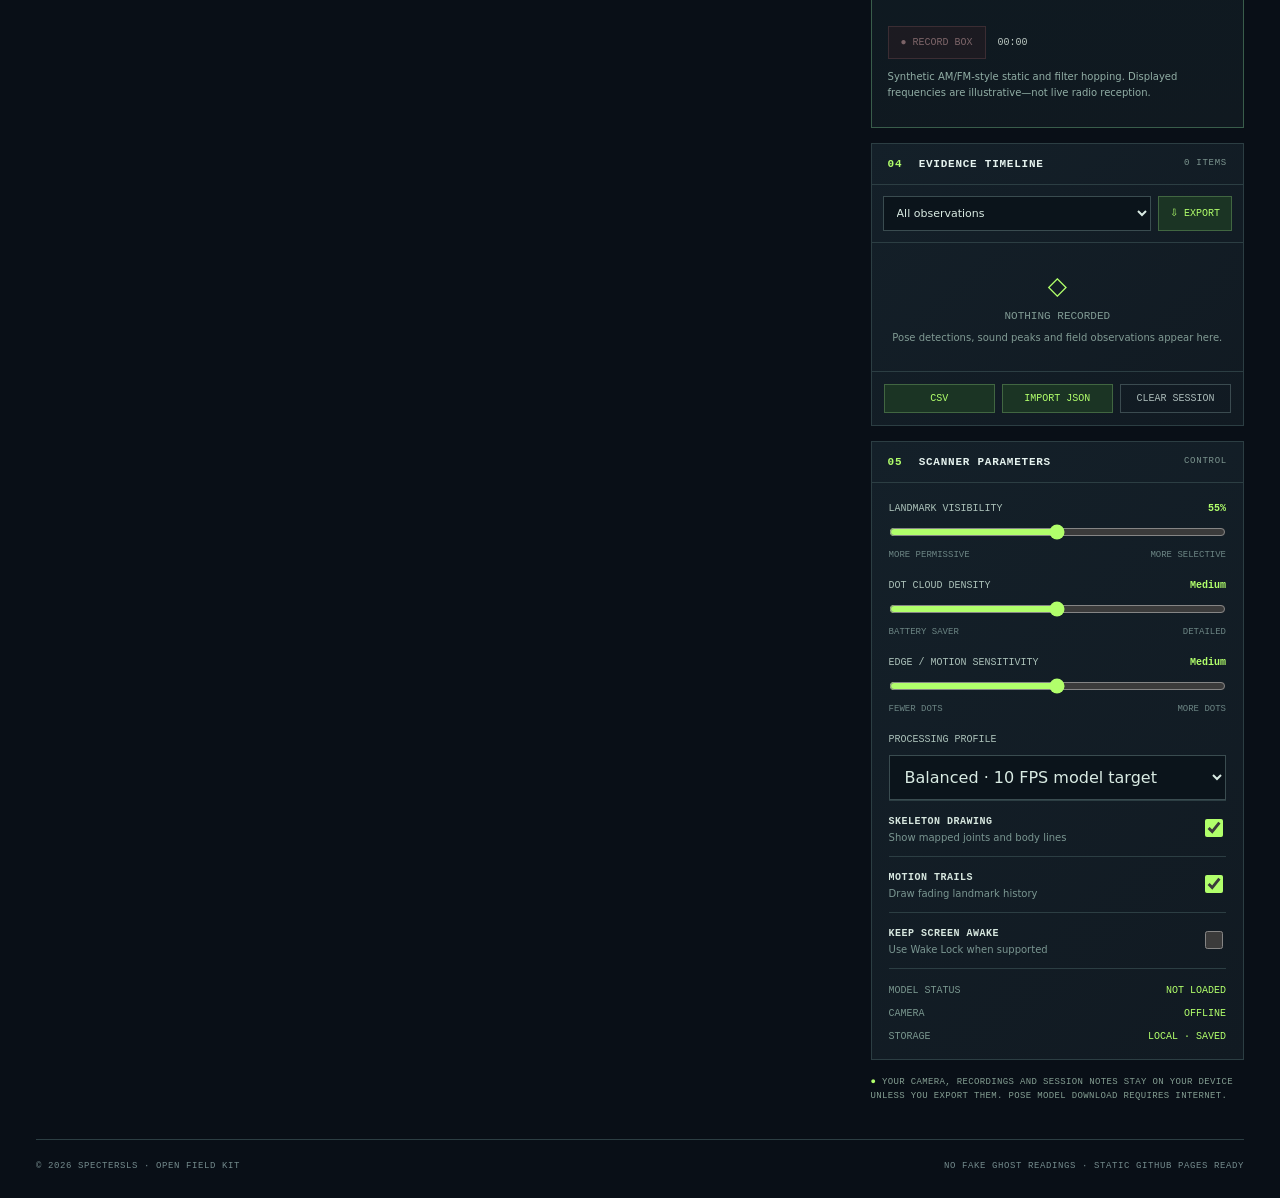
==== commit d2124fb6: "feat(spiritbox): add talk and news radio station filters" ====
--- a/index.html
+++ b/index.html
@@ -63,7 +63,7 @@
           <div class="box-btns"><button type="button" class="box-start" id="boxStart">▶ START SWEEP</button><button type="button" id="boxMark">⌖ MARK AUDIO EVENT</button></div>
           <div class="box-extra">
             <div class="box-row">
-              <div class="box-field"><label for="boxCountry">INTERNET RADIO COUNTRY</label><select id="boxCountry"><option value="US">UNITED STATES</option><option value="CA">CANADA</option><option value="GB">UNITED KINGDOM</option><option value="AU">AUSTRALIA</option><option value="DE">GERMANY</option></select><button class="box-load" id="boxLoadStations" type="button">↻ LOAD STATIONS</button><small class="box-inline-note" id="boxDirectoryStatus">No stations loaded</small></div>
+              <div class="box-field"><label for="boxCountry">INTERNET RADIO COUNTRY</label><select id="boxCountry"><option value="US">UNITED STATES</option><option value="CA">CANADA</option><option value="GB">UNITED KINGDOM</option><option value="AU">AUSTRALIA</option><option value="DE">GERMANY</option></select><label for="boxGenre">STATION CATEGORY</label><select id="boxGenre"><option value="all">ALL TYPES</option><option value="talk">TALK RADIO / SPEECH</option><option value="news">NEWS / SPEECH</option></select><button class="box-load" id="boxLoadStations" type="button">↻ LOAD STATIONS</button><small class="box-inline-note" id="boxDirectoryStatus">No stations loaded</small></div>
               <div class="box-field"><label for="boxClipInput">LOCAL AUDIO BANK</label><input type="file" id="boxClipInput" accept="audio/*,.mp3,.wav,.ogg,.m4a,.webm" multiple><small class="box-inline-note" id="boxClipStatus">No clips selected</small></div>
             </div>
             <div class="box-rec"><button type="button" id="boxRecord" disabled>● RECORD BOX</button><span id="boxRecordTime">00:00</span></div>
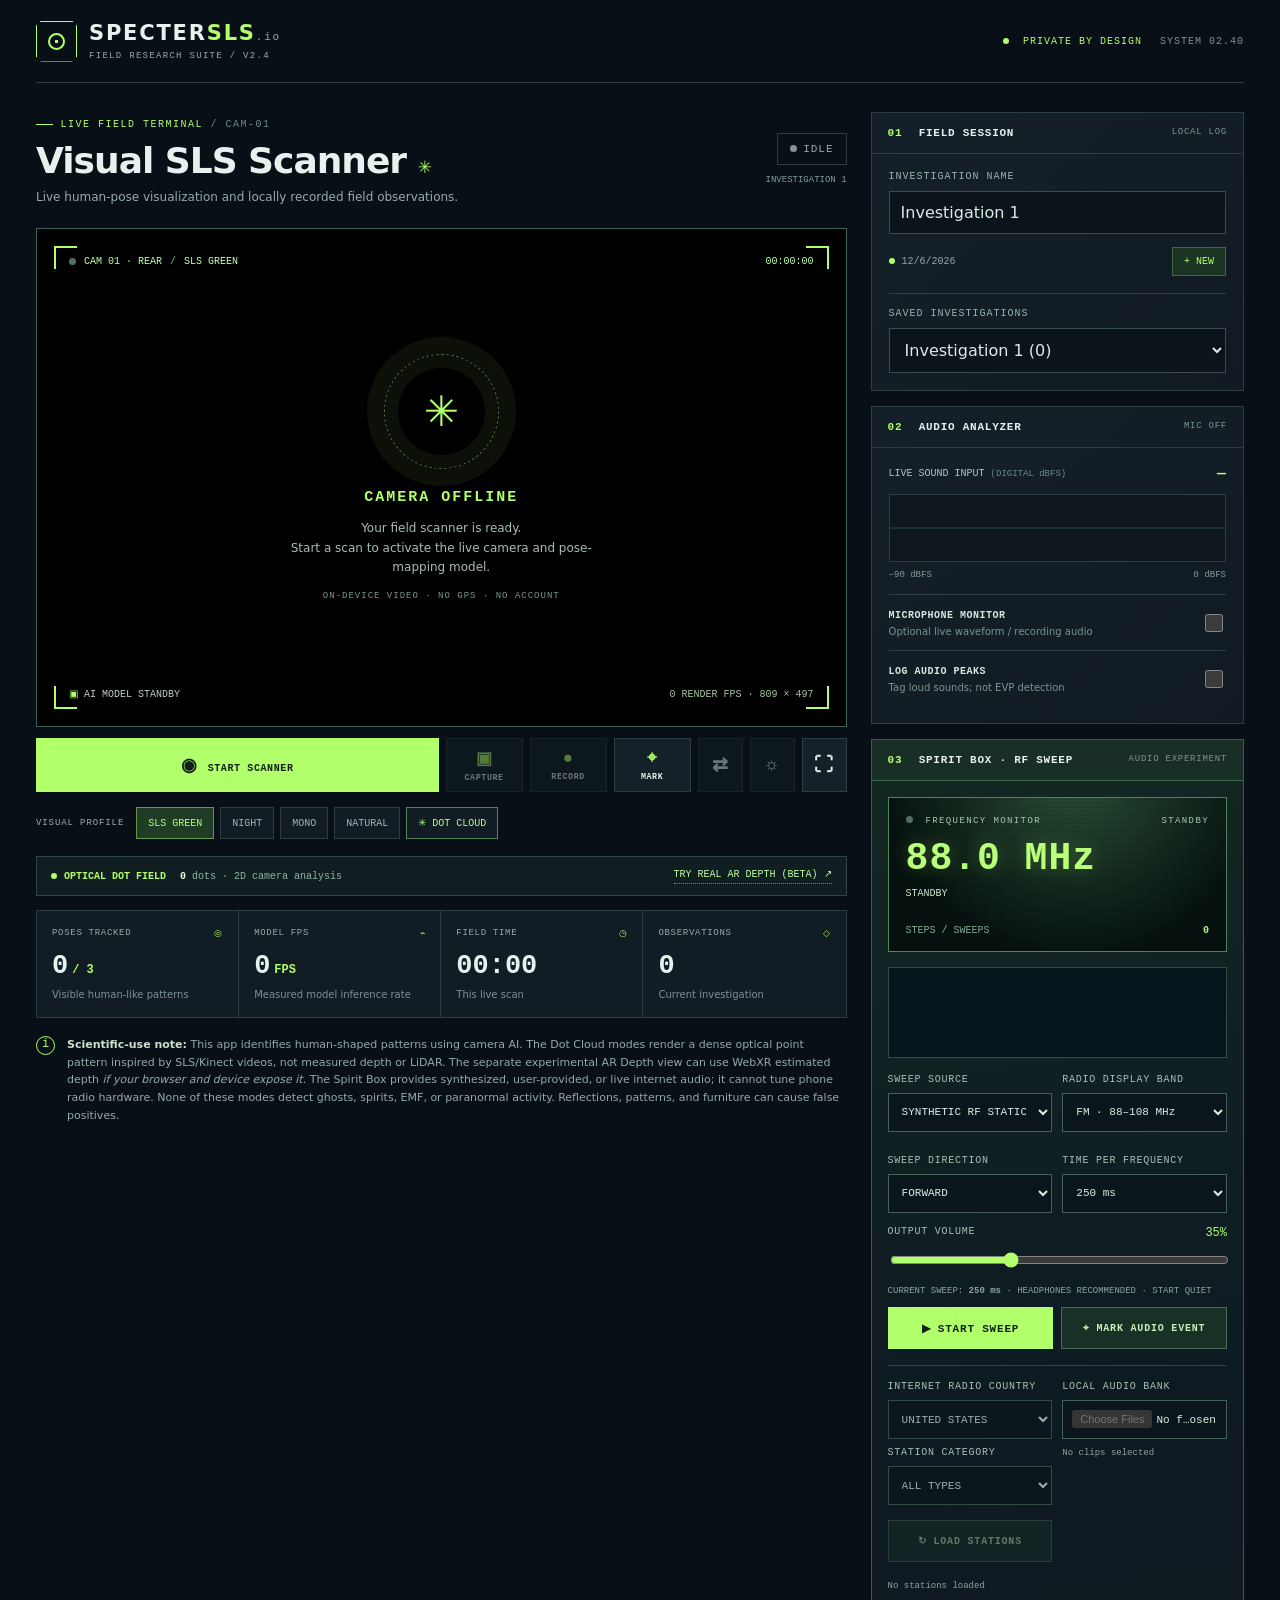
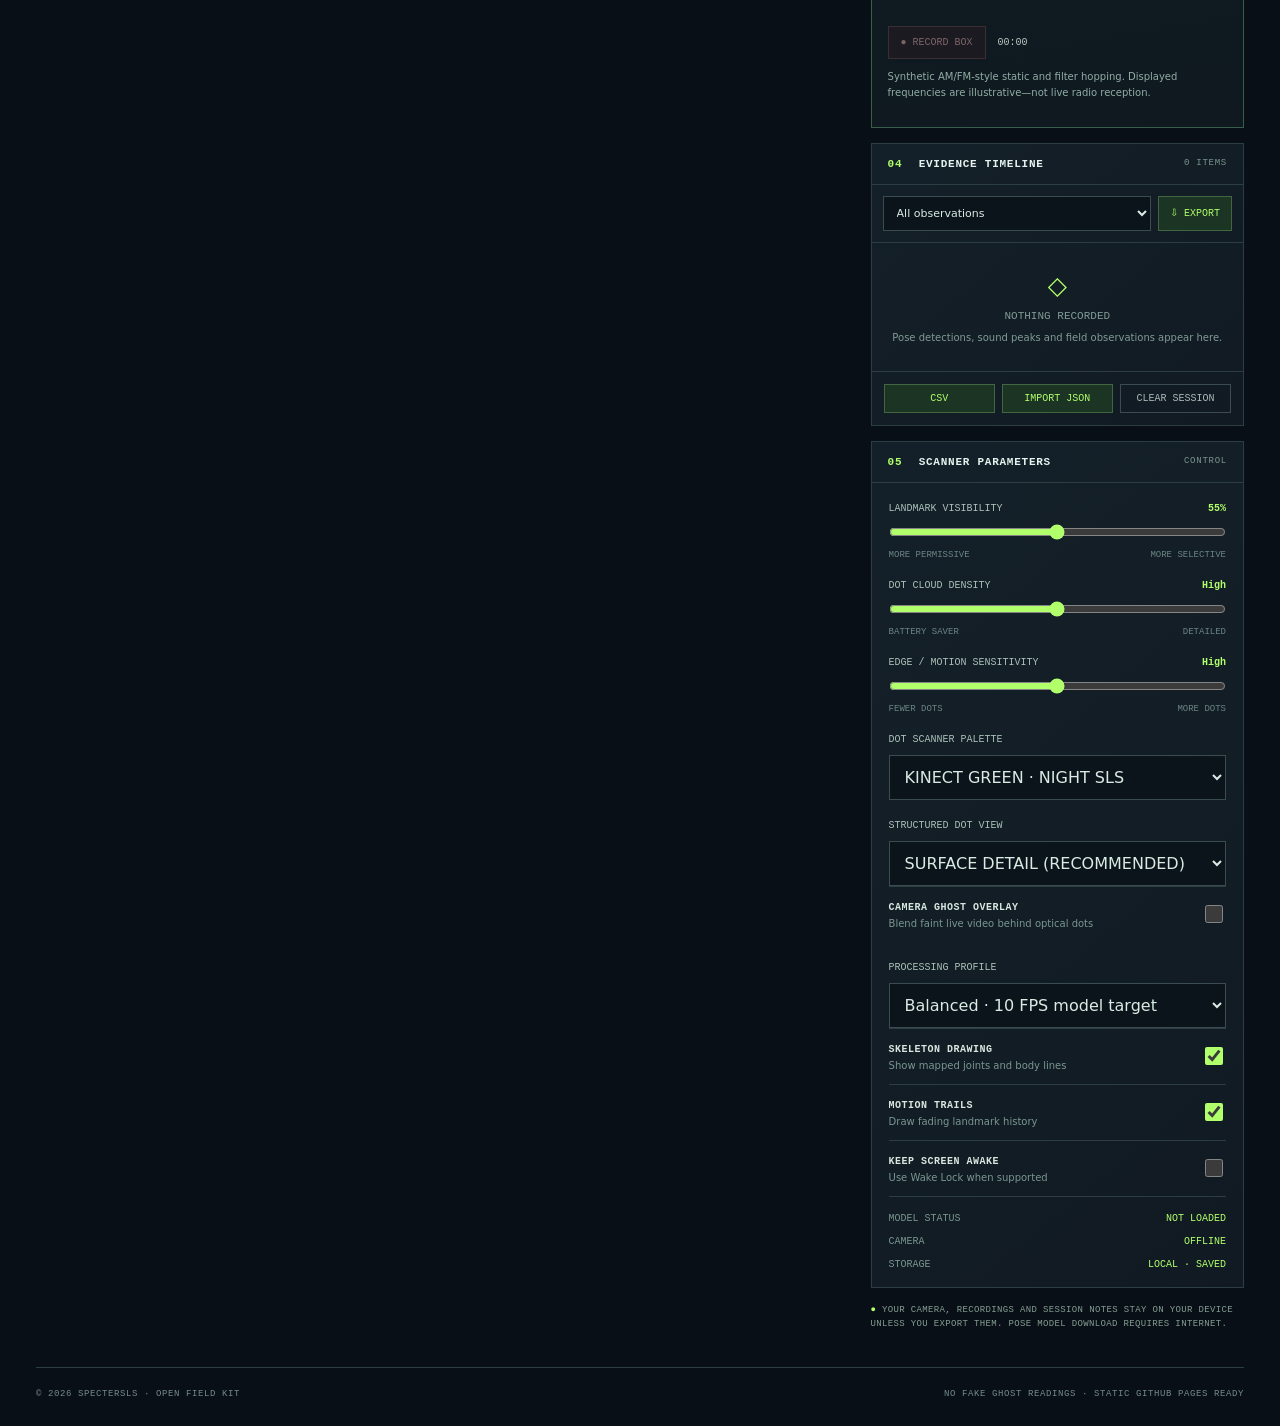
==== commit 5cf3c6ad: "ui: expose SLS-style full dot grid, cyan/thermal palettes and live camera overlay" ====
--- a/index.html
+++ b/index.html
@@ -10,14 +10,15 @@
   <link rel="manifest" href="./manifest.webmanifest">
   <link rel="stylesheet" href="./styles.css">
   <link rel="stylesheet" href="./spiritbox.css">
+  <script src="./dotengine.js" defer></script>
   <script type="module" src="./app.js"></script>
   <script src="./spiritbox.js" defer></script>
 </head>
 <body>
 <div class="app-shell" id="appShell">
   <header class="header">
-    <a class="brand" href="./" aria-label="SpecterSLS home"><span class="mark" aria-hidden="true"><span class="mark-inner"></span></span><span class="brand-stack"><span class="brand-name">SPECTER<span>SLS</span><small>.io</small></span><span class="brand-tagline">FIELD RESEARCH SUITE / V2.3</span></span></a>
-    <div class="header-meta"><span class="server-status"><span class="online-dot"></span> PRIVATE BY DESIGN</span><button class="header-install" id="installBtn" type="button" hidden>＋ INSTALL APP</button><span class="head-build">SYSTEM 02.30</span></div>
+    <a class="brand" href="./" aria-label="SpecterSLS home"><span class="mark" aria-hidden="true"><span class="mark-inner"></span></span><span class="brand-stack"><span class="brand-name">SPECTER<span>SLS</span><small>.io</small></span><span class="brand-tagline">FIELD RESEARCH SUITE / V2.4</span></span></a>
+    <div class="header-meta"><span class="server-status"><span class="online-dot"></span> PRIVATE BY DESIGN</span><button class="header-install" id="installBtn" type="button" hidden>＋ INSTALL APP</button><span class="head-build">SYSTEM 02.40</span></div>
   </header>
   <nav class="mobile-nav" aria-label="View navigation"><button type="button" data-tab="scan" class="selected" aria-pressed="true">◉ Scanner</button><button type="button" data-tab="console" aria-pressed="false">▥ Investigation</button><button type="button" data-tab="settings" aria-pressed="false">⚙ Settings</button></nav>
   <div class="app-grid">
@@ -34,10 +35,10 @@
       </div>
       <div class="camera-dock"><button id="startBtn" type="button" class="action-start"><span class="action-icon" aria-hidden="true">◉</span><span id="startText">START SCANNER</span></button><button id="photoBtn" type="button" class="dock-btn" disabled aria-label="Capture evidence photo" title="Save screenshot"><span class="dock-glyph">▣</span><small>CAPTURE</small></button><button id="recordBtn" type="button" class="dock-btn" disabled title="Record video"><span class="dock-glyph" id="recordGlyph">●</span><small id="recordText">RECORD</small></button><button id="markBtn" type="button" class="dock-btn" aria-label="Mark an observation" title="Mark observation"><span class="dock-glyph">⌖</span><small>MARK</small></button><button id="flipBtn" type="button" class="dock-icon" disabled aria-label="Swap front and back camera" title="Swap camera">⇄</button><button id="torchBtn" type="button" class="dock-icon" disabled aria-label="Toggle camera torch" title="Flashlight">☼</button><button id="fullscreenBtn" type="button" class="dock-icon" aria-label="Enter full screen scanner" title="Fullscreen">⛶</button></div>
       <div class="quick-preset"><span>VISUAL PROFILE</span><div class="preset-options" role="group" aria-label="Camera filters"><button type="button" class="preset active" data-mode="sls" aria-pressed="true">SLS GREEN</button><button type="button" class="preset" data-mode="night" aria-pressed="false">NIGHT</button><button type="button" class="preset" data-mode="mono" aria-pressed="false">MONO</button><button type="button" class="preset" data-mode="normal" aria-pressed="false">NATURAL</button><button type="button" class="preset dots-preset" data-mode="dots" aria-pressed="false">✳ DOT CLOUD</button></div></div>
-      <div class="depth-status-strip"><span><i class="online-dot"></i><strong id="opticalPointLabel">OPTICAL DOT FIELD</strong> <span id="dotCount">0</span> dots · 2D camera analysis</span><a href="./depth.html">TRY REAL AR DEPTH (BETA) ↗</a></div><div id="dotActions" class="dot-actions" hidden>
+      <div class="depth-status-strip"><span><i class="online-dot"></i><strong id="opticalPointLabel">STRUCTURED-LIGHT-STYLE DOTS · 2D</strong> <span id="dotCount">0</span> dots · 2D camera analysis</span><a href="./depth.html">TRY REAL AR DEPTH (BETA) ↗</a></div><div id="dotActions" class="dot-actions" hidden>
 <button type="button" id="freezeDotBtn">❄ FREEZE DOTS</button><button type="button" id="exportDotBtn">↓ EXPORT OPTICAL DOT MAP</button><span>2D pixel positions · no measured depth</span>
 </div><section class="stat-grid" aria-label="Live scanner metrics"><div class="stat"><div class="stat-heading">POSES TRACKED <span class="stat-glyph">◎</span></div><div class="stat-main"><span id="poseMetric">0</span><span class="stat-unit">/ 3</span></div><div class="stat-caption">Visible human-like patterns</div></div><div class="stat"><div class="stat-heading">MODEL FPS <span class="stat-glyph">⌁</span></div><div class="stat-main"><span id="fpsMetric">0</span><span class="stat-unit">FPS</span></div><div class="stat-caption">Measured model inference rate</div></div><div class="stat"><div class="stat-heading">FIELD TIME <span class="stat-glyph">◷</span></div><div class="stat-main"><span id="durationMetric">00:00</span></div><div class="stat-caption">This live scan</div></div><div class="stat"><div class="stat-heading">OBSERVATIONS <span class="stat-glyph">◇</span></div><div class="stat-main"><span id="eventMetric">0</span></div><div class="stat-caption">Current investigation</div></div></section>
-      <section class="facts"><span class="facts-icon">i</span><p><strong>Scientific-use note:</strong> This app identifies human-shaped patterns using camera AI. The Dot Cloud profile visualizes camera pixels, not LiDAR measurements. The separate experimental AR Depth view can use WebXR estimated depth <em>if your browser and device expose it</em>. The Spirit Box provides synthesized, user-provided, or live internet audio; it cannot tune phone radio hardware. None of these modes detect ghosts, spirits, EMF, or paranormal activity. Reflections, patterns, and furniture can cause false positives.</p></section>
+      <section class="facts"><span class="facts-icon">i</span><p><strong>Scientific-use note:</strong> This app identifies human-shaped patterns using camera AI. The Dot Cloud modes render a dense optical point pattern inspired by SLS/Kinect videos, not measured depth or LiDAR. The separate experimental AR Depth view can use WebXR estimated depth <em>if your browser and device expose it</em>. The Spirit Box provides synthesized, user-provided, or live internet audio; it cannot tune phone radio hardware. None of these modes detect ghosts, spirits, EMF, or paranormal activity. Reflections, patterns, and furniture can cause false positives.</p></section>
     </main>
     <aside class="sidebar" id="consoleSection">
       <section class="console-panel session-panel"><div class="panel-title"><span><em>01</em> FIELD SESSION</span><span class="panel-tag">LOCAL LOG</span></div><div class="panel-content"><label class="label" for="sessionName">INVESTIGATION NAME</label><input id="sessionName" type="text" maxlength="64" placeholder="Untitled investigation" autocomplete="off"><div class="session-meta"><span><i class="session-dot"></i><span id="sessionInfo">Session not started</span></span><button type="button" id="newSessionBtn" title="Start a fresh investigation">+ NEW</button></div><div class="session-picker-wrap"><label class="label" for="sessionPicker">SAVED INVESTIGATIONS</label><select id="sessionPicker" aria-label="Saved investigations"></select></div></div></section>
@@ -72,13 +73,18 @@
         </div>
       </section>
       <section class="console-panel timeline-panel"><div class="panel-title"><span><em>04</em> EVIDENCE TIMELINE</span><span class="panel-tag" id="timelineCount">0 ITEMS</span></div><div class="timeline-tools"><select id="eventFilter" aria-label="Filter field events"><option value="all">All observations</option><option value="pose">Body mapping</option><option value="manual">Manual notes</option><option value="audio">Audio peaks</option><option value="capture">Photos &amp; recordings</option></select><button type="button" id="exportBtn" title="Export this session as JSON">⇩ EXPORT</button></div><div id="timeline" class="timeline" aria-live="polite"><div class="timeline-empty"><span>◇</span><b>NOTHING RECORDED</b><small>Pose events, audio peaks and manual observations appear here.</small></div></div><div class="timeline-actions"><button type="button" id="csvBtn">CSV</button><button type="button" id="importBtn">IMPORT JSON</button><button type="button" id="clearBtn">CLEAR SESSION</button><input type="file" id="importFile" accept="application/json,.json" hidden></div></section>
-      <section class="console-panel settings-panel" id="settingsSection"><div class="panel-title"><span><em>05</em> SCANNER PARAMETERS</span><span class="panel-tag">CONTROL</span></div><div class="panel-content settings-content"><div class="range-header"><label for="thresholdRange">LANDMARK VISIBILITY</label><b id="thresholdLabel">55%</b></div><input id="thresholdRange" type="range" min="20" max="90" step="5" value="55"><div class="range-caption"><span>MORE PERMISSIVE</span><span>MORE SELECTIVE</span></div><div class="range-header speed-head"><label for="dotDensity">DOT CLOUD DENSITY</label><b id="dotDensityLabel">Medium</b></div>
- <input id="dotDensity" type="range" min="1" max="3" value="2" step="1">
+      <section class="console-panel settings-panel" id="settingsSection"><div class="panel-title"><span><em>05</em> SCANNER PARAMETERS</span><span class="panel-tag">CONTROL</span></div><div class="panel-content settings-content"><div class="range-header"><label for="thresholdRange">LANDMARK VISIBILITY</label><b id="thresholdLabel">55%</b></div><input id="thresholdRange" type="range" min="20" max="90" step="5" value="55"><div class="range-caption"><span>MORE PERMISSIVE</span><span>MORE SELECTIVE</span></div><div class="range-header speed-head"><label for="dotDensity">DOT CLOUD DENSITY</label><b id="dotDensityLabel">High</b></div>
+ <input id="dotDensity" type="range" min="1" max="5" value="3" step="1">
  <div class="range-caption"><span>BATTERY SAVER</span><span>DETAILED</span></div>
- <div class="range-header speed-head"><label for="dotSensitivity">EDGE / MOTION SENSITIVITY</label><b id="dotSensitivityLabel">Medium</b></div>
- <input id="dotSensitivity" type="range" min="1" max="3" value="2" step="1">
+ <div class="range-header speed-head"><label for="dotSensitivity">EDGE / MOTION SENSITIVITY</label><b id="dotSensitivityLabel">High</b></div>
+ <input id="dotSensitivity" type="range" min="1" max="5" value="3" step="1">
  <div class="range-caption"><span>FEWER DOTS</span><span>MORE DOTS</span></div>
- <div class="range-header speed-head"><label for="speedSelect">PROCESSING PROFILE</label></div><select id="speedSelect"><option value="balanced">Balanced · 10 FPS model target</option><option value="battery">Battery saver · 6 FPS model target</option><option value="fast">Performance · 20 FPS target</option><option value="turbo">Turbo · 30 FPS target</option><option value="ultra">Ultra · 60 FPS render target</option></select><label class="check-row" for="skeletonCheck"><span><b>SKELETON DRAWING</b><small>Show mapped joints and body lines</small></span><input type="checkbox" id="skeletonCheck" role="switch" checked></label><label class="check-row" for="trailCheck"><span><b>MOTION TRAILS</b><small>Draw fading landmark history</small></span><input type="checkbox" id="trailCheck" role="switch" checked></label><label class="check-row" for="wakeCheck"><span><b>KEEP SCREEN AWAKE</b><small>Use Wake Lock when supported</small></span><input type="checkbox" id="wakeCheck" role="switch"></label><div class="diagnostics"><span>MODEL STATUS</span><strong id="diagModel">NOT LOADED</strong><span>CAMERA</span><strong id="diagCamera">OFFLINE</strong><span>STORAGE</span><strong id="diagStorage">LOCAL</strong></div></div></section>
+ <div class="range-header speed-head"><label for="dotPalette">DOT SCANNER PALETTE</label></div>
+<select id="dotPalette"><option value="lime">KINECT GREEN · NIGHT SLS</option><option value="cyan">CYAN BLUE · POINT FIELD</option><option value="thermal">THERMAL-STYLE · RAINBOW</option></select>
+<div class="range-header speed-head"><label for="dotView">STRUCTURED DOT VIEW</label></div>
+<select id="dotView"><option value="surface">SURFACE DETAIL (RECOMMENDED)</option><option value="edges">OUTLINES / MOTION ONLY</option><option value="all">FULL DOT GRID (DENSE)</option></select>
+<label class="check-row" for="dotOverlay"><span><b>CAMERA GHOST OVERLAY</b><small>Blend faint live video behind optical dots</small></span><input type="checkbox" id="dotOverlay" role="switch"></label>
+<div class="range-header speed-head"><label for="speedSelect">PROCESSING PROFILE</label></div><select id="speedSelect"><option value="balanced">Balanced · 10 FPS model target</option><option value="battery">Battery saver · 6 FPS model target</option><option value="fast">Performance · 20 FPS target</option><option value="turbo">Turbo · 30 FPS target</option><option value="ultra">Ultra · 60 FPS render target</option></select><label class="check-row" for="skeletonCheck"><span><b>SKELETON DRAWING</b><small>Show mapped joints and body lines</small></span><input type="checkbox" id="skeletonCheck" role="switch" checked></label><label class="check-row" for="trailCheck"><span><b>MOTION TRAILS</b><small>Draw fading landmark history</small></span><input type="checkbox" id="trailCheck" role="switch" checked></label><label class="check-row" for="wakeCheck"><span><b>KEEP SCREEN AWAKE</b><small>Use Wake Lock when supported</small></span><input type="checkbox" id="wakeCheck" role="switch"></label><div class="diagnostics"><span>MODEL STATUS</span><strong id="diagModel">NOT LOADED</strong><span>CAMERA</span><strong id="diagCamera">OFFLINE</strong><span>STORAGE</span><strong id="diagStorage">LOCAL</strong></div></div></section>
       <div class="privacy-foot"><span class="tiny-light">●</span> YOUR CAMERA, RECORDINGS AND SESSION NOTES STAY ON YOUR DEVICE UNLESS YOU EXPORT THEM. POSE MODEL DOWNLOAD REQUIRES INTERNET.</div>
     </aside>
   </div>
--- a/spiritbox.css
+++ b/spiritbox.css
@@ -34,3 +34,6 @@
 .box-rec span{color:#b9c5bf;font:10px var(--mono)}
 #boxState.box-error{color:#ffaaa7}
 @media(max-width:480px){.box-body{padding:13px}.box-display{padding:13px}.box-freq{font-size:28px}.box-btns button{font-size:9px}}
+
+/* Compact Razr cover displays: avoid cramped dual columns. */
+@media(max-width:410px){.spirit-panel .box-row{grid-template-columns:1fr}.box-field{margin-bottom:9px}.box-freq{font-size:26px}.box-btns{grid-template-columns:1fr 1fr}}
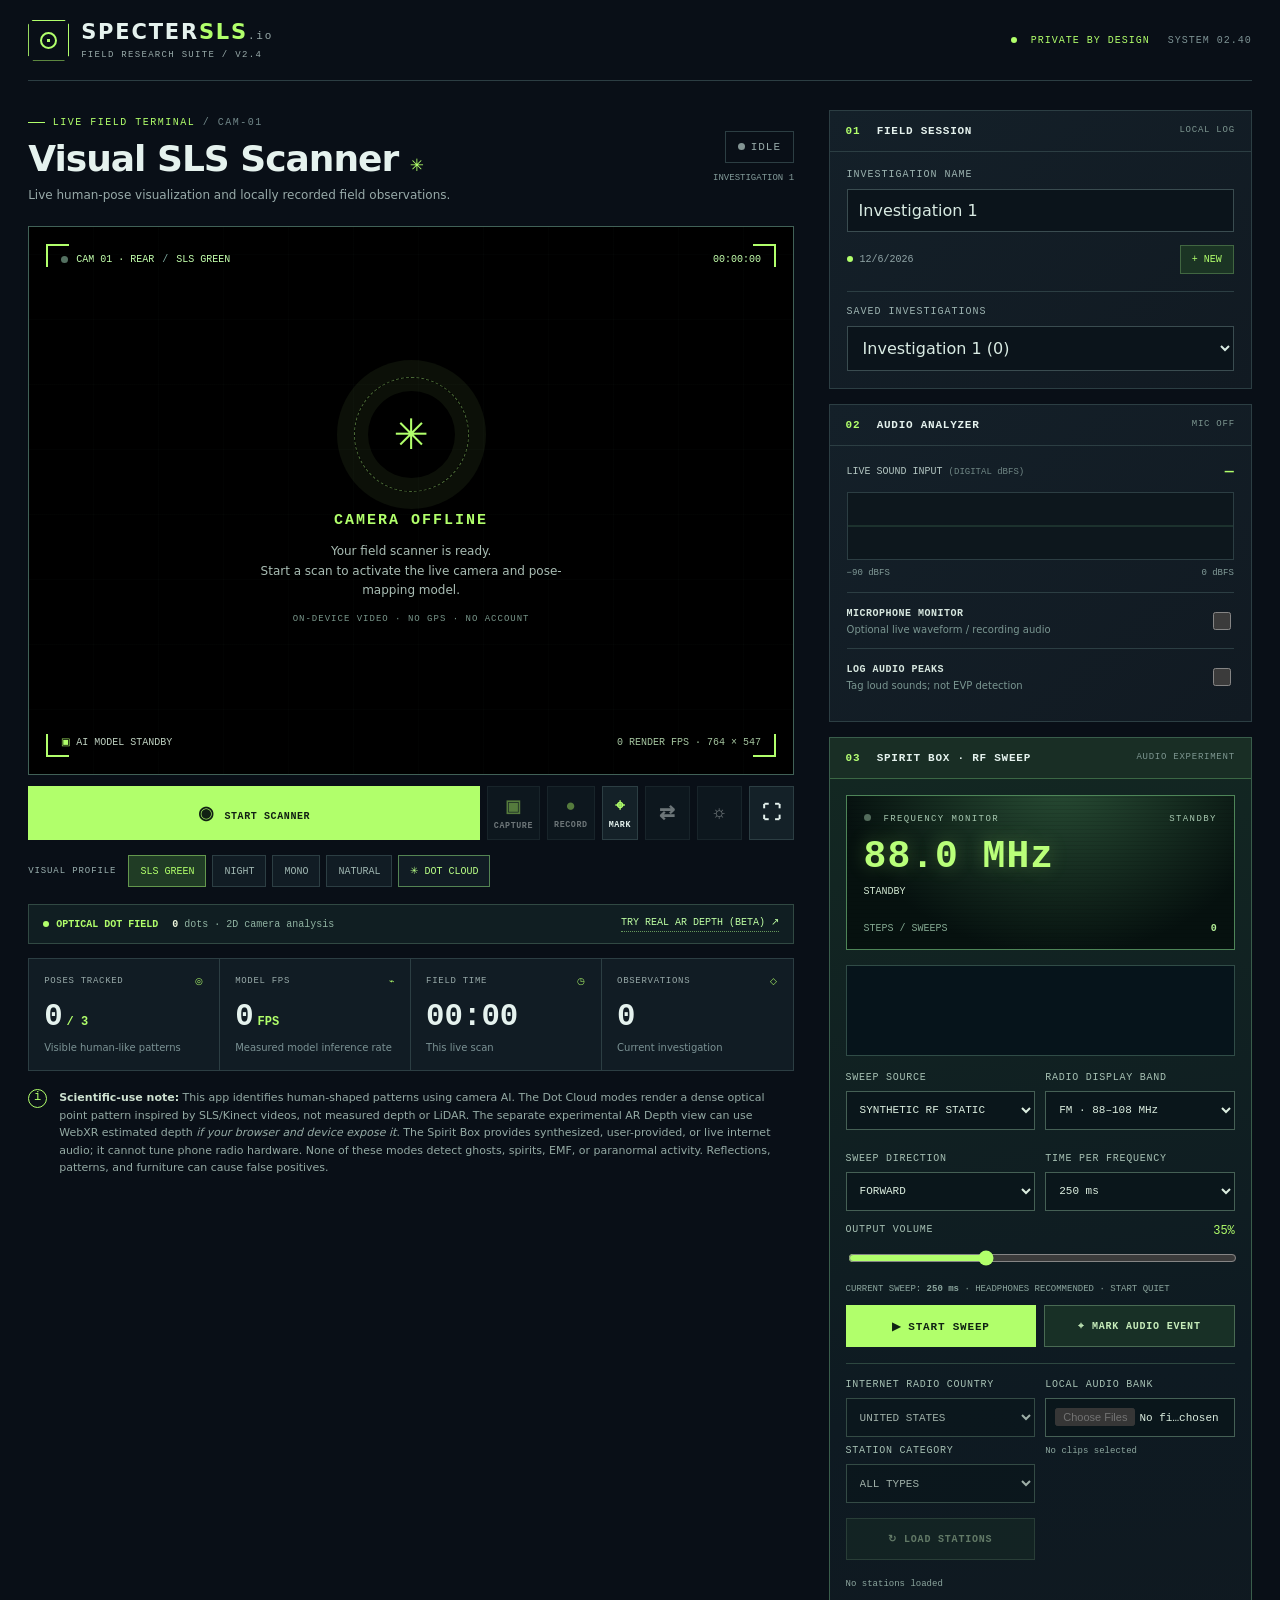
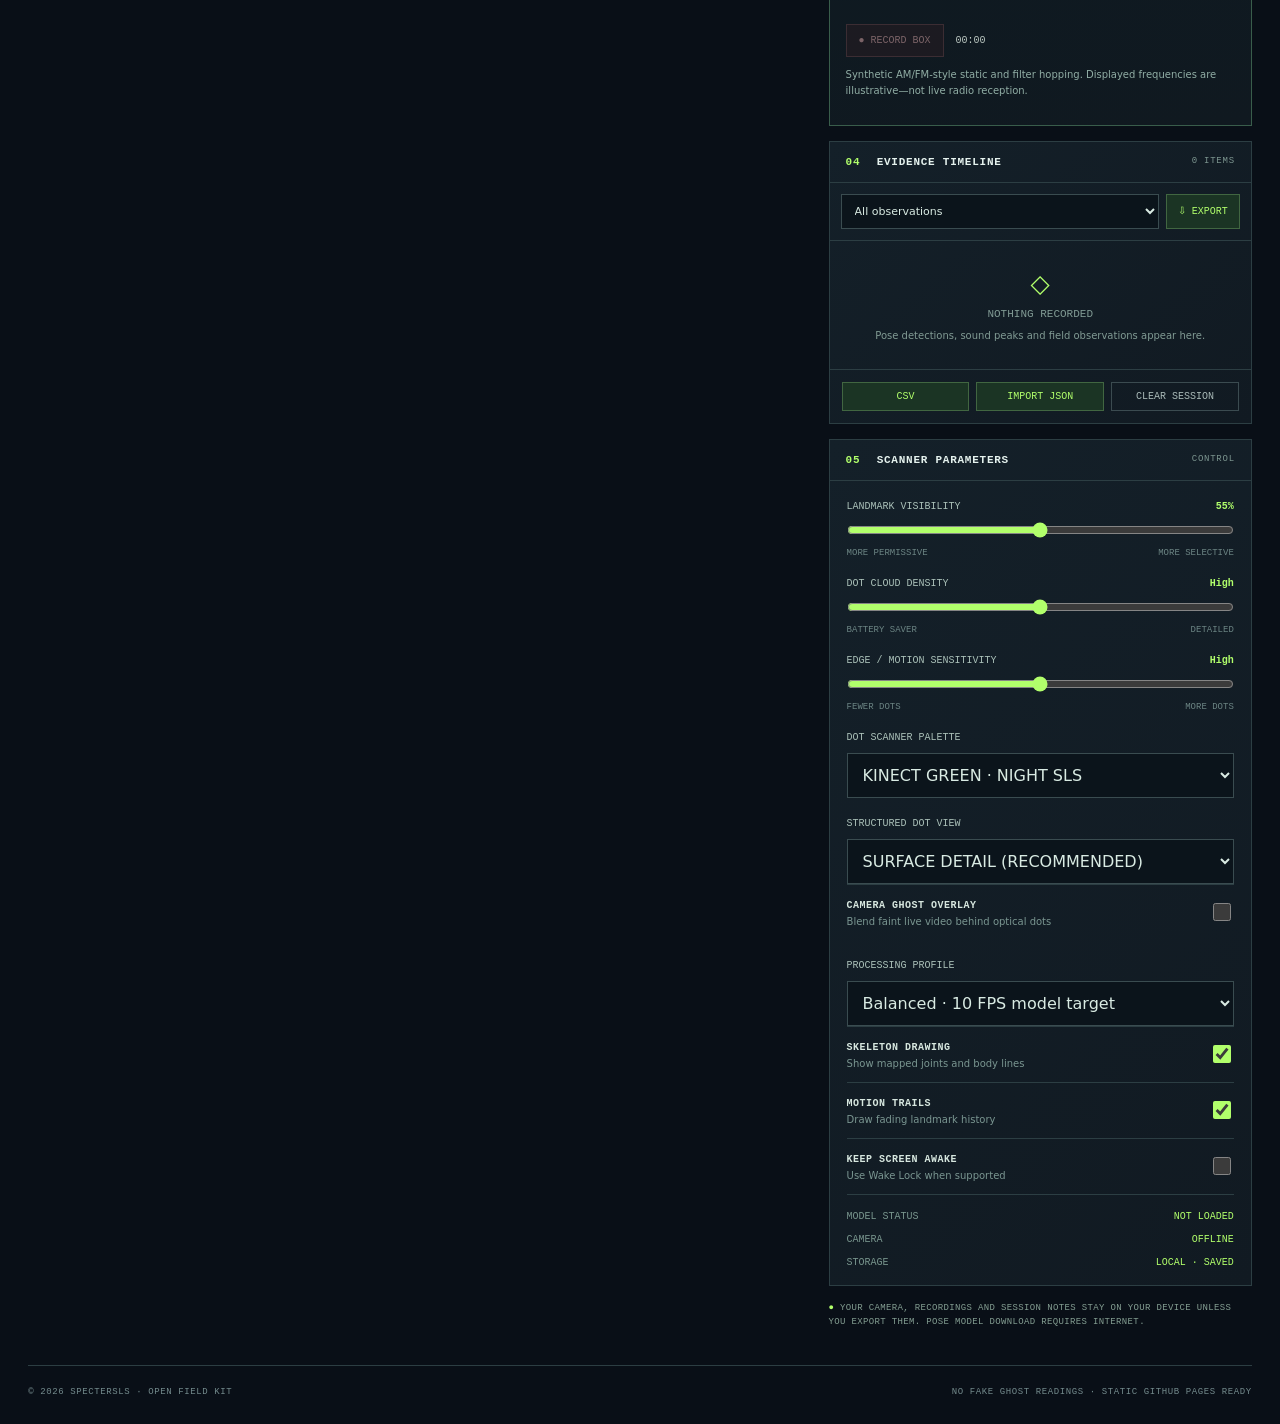
==== commit 1b92a105: "ui: apply responsive percentage-based layout styles" ====
--- a/index.html
+++ b/index.html
@@ -10,6 +10,7 @@
   <link rel="manifest" href="./manifest.webmanifest">
   <link rel="stylesheet" href="./styles.css">
   <link rel="stylesheet" href="./spiritbox.css">
+  <link rel="stylesheet" href="./responsive.css">
   <script src="./dotengine.js" defer></script>
   <script type="module" src="./app.js"></script>
   <script src="./spiritbox.js" defer></script>
--- a/responsive.css
+++ b/responsive.css
@@ -0,0 +1,64 @@
+/* SpecterSLS v2.4 Fluid UI: viewport- and parent-relative positioning.
+   Thin borders use device pixels for clarity; major widths/heights are fluid. */
+:root{--shell-gutter:clamp(.7rem,2.2vw,2.4rem);--field-gap:clamp(.65rem,1.35vw,1.8rem);--touch-target:clamp(2.7rem,7dvh,3.6rem)}
+html,body{width:100%;max-width:100%;overflow-x:clip}
+.app-shell{max-width:none;width:100%;padding-inline:var(--shell-gutter);margin-inline:auto}
+.app-grid{display:grid;grid-template-columns:minmax(0,64%) minmax(0,36%);gap:0;width:100%;align-items:start}
+.app-grid>.work{min-width:0;width:100%;padding-right:var(--field-gap)}
+.app-grid>.sidebar{min-width:0;width:100%;padding-left:var(--field-gap)}
+.app-grid>.sidebar>.console-panel{width:100%;max-width:100%}
+.header{height:clamp(4rem,9dvh,5.8rem);min-width:0}
+.stage{width:100%;height:clamp(22rem,61dvh,60rem);aspect-ratio:auto}
+#cameraCanvas,#cameraVideo{max-width:100%}
+.camera-dock{width:100%;min-width:0}
+.camera-dock>button{min-width:0}
+.panel-content,.settings-content,.box-body{max-width:100%}
+.panel-content select,.settings-content select,.settings-content input,.box-body select,.box-body input{max-width:100%}
+.stat-grid{width:100%;grid-template-columns:repeat(4,minmax(0,1fr))}
+.stat{min-width:0}
+.stat-main{font-size:clamp(1.3rem,2.4vw,2.15rem)}
+.mobile-nav{width:100%}
+.quick-preset,.depth-status-strip{width:100%;min-width:0}
+.quick-preset .preset-options{flex-wrap:wrap}
+.quick-preset button{flex:1 1 auto;min-width:0}
+.panel-title,.panel-tag{min-width:0}
+.box-display,.depth-status-strip,.timeline,.wave-canvas{max-width:100%}
+@media(max-width:900px){
+  .app-grid{grid-template-columns:minmax(0,62%) minmax(0,38%)}
+  .app-grid>.work{padding-right:var(--field-gap)}
+  .app-grid>.sidebar{padding-left:var(--field-gap)}
+  .camera-dock{flex-wrap:wrap}
+}
+@media(max-width:780px){
+  .app-shell{padding-inline:clamp(.55rem,3vw,1.1rem)}
+  .app-grid{display:block;width:100%}
+  .app-grid>.work,.app-grid>.sidebar{width:100%;padding:0}
+  .stage{height:clamp(17rem,61dvh,54rem);max-height:71dvh}
+  .mobile-nav{display:flex;gap:2%;padding-block:clamp(.55rem,2dvh,.9rem)}
+  .mobile-nav button{flex:1 1 0;min-width:0;min-height:var(--touch-target)}
+  .stat-grid{grid-template-columns:repeat(2,minmax(0,1fr))}
+  .box-row{grid-template-columns:repeat(2,minmax(0,1fr))}
+  .sidebar{margin-top:0}
+}
+@media(max-width:480px){
+  .app-shell{width:100%;padding-inline:3%}
+  .header{height:clamp(3.65rem,8dvh,4.75rem)}
+  .stage{height:clamp(15rem,61dvh,42rem);max-height:72dvh}
+  .camera-dock{display:grid;grid-template-columns:minmax(0,2.2fr) repeat(3,minmax(0,1fr)) repeat(3,minmax(0,.58fr));gap:1.1%}
+  .camera-dock>button{width:100%;min-width:0;min-height:clamp(2.5rem,6.5dvh,3.5rem);padding-inline:0}
+  .camera-dock small{font-size:clamp(.51rem,1.85vw,.67rem)}
+  .quick-preset .preset-options{display:flex;flex-wrap:wrap;gap:1%}
+  .quick-preset .preset{font-size:clamp(.55rem,2.2vw,.75rem);min-height:2.5rem}
+  .stat-main{font-size:clamp(1.25rem,7vw,1.85rem)}
+  .box-row{grid-template-columns:minmax(0,1fr)}
+  .box-btns{grid-template-columns:repeat(2,minmax(0,1fr))}
+  .panel-title{font-size:clamp(.62rem,2.55vw,.8rem)}
+  .box-freq{font-size:clamp(1.45rem,8.6vw,2.3rem)}
+  .depth-status-strip{overflow-wrap:anywhere}
+  .privacy-foot,.facts{overflow-wrap:anywhere}
+}
+@media(max-width:345px){
+  .camera-dock{grid-template-columns:repeat(4,minmax(0,1fr))}
+  .camera-dock>.action-start{grid-column:span 4}
+  .stage{height:55dvh}
+}
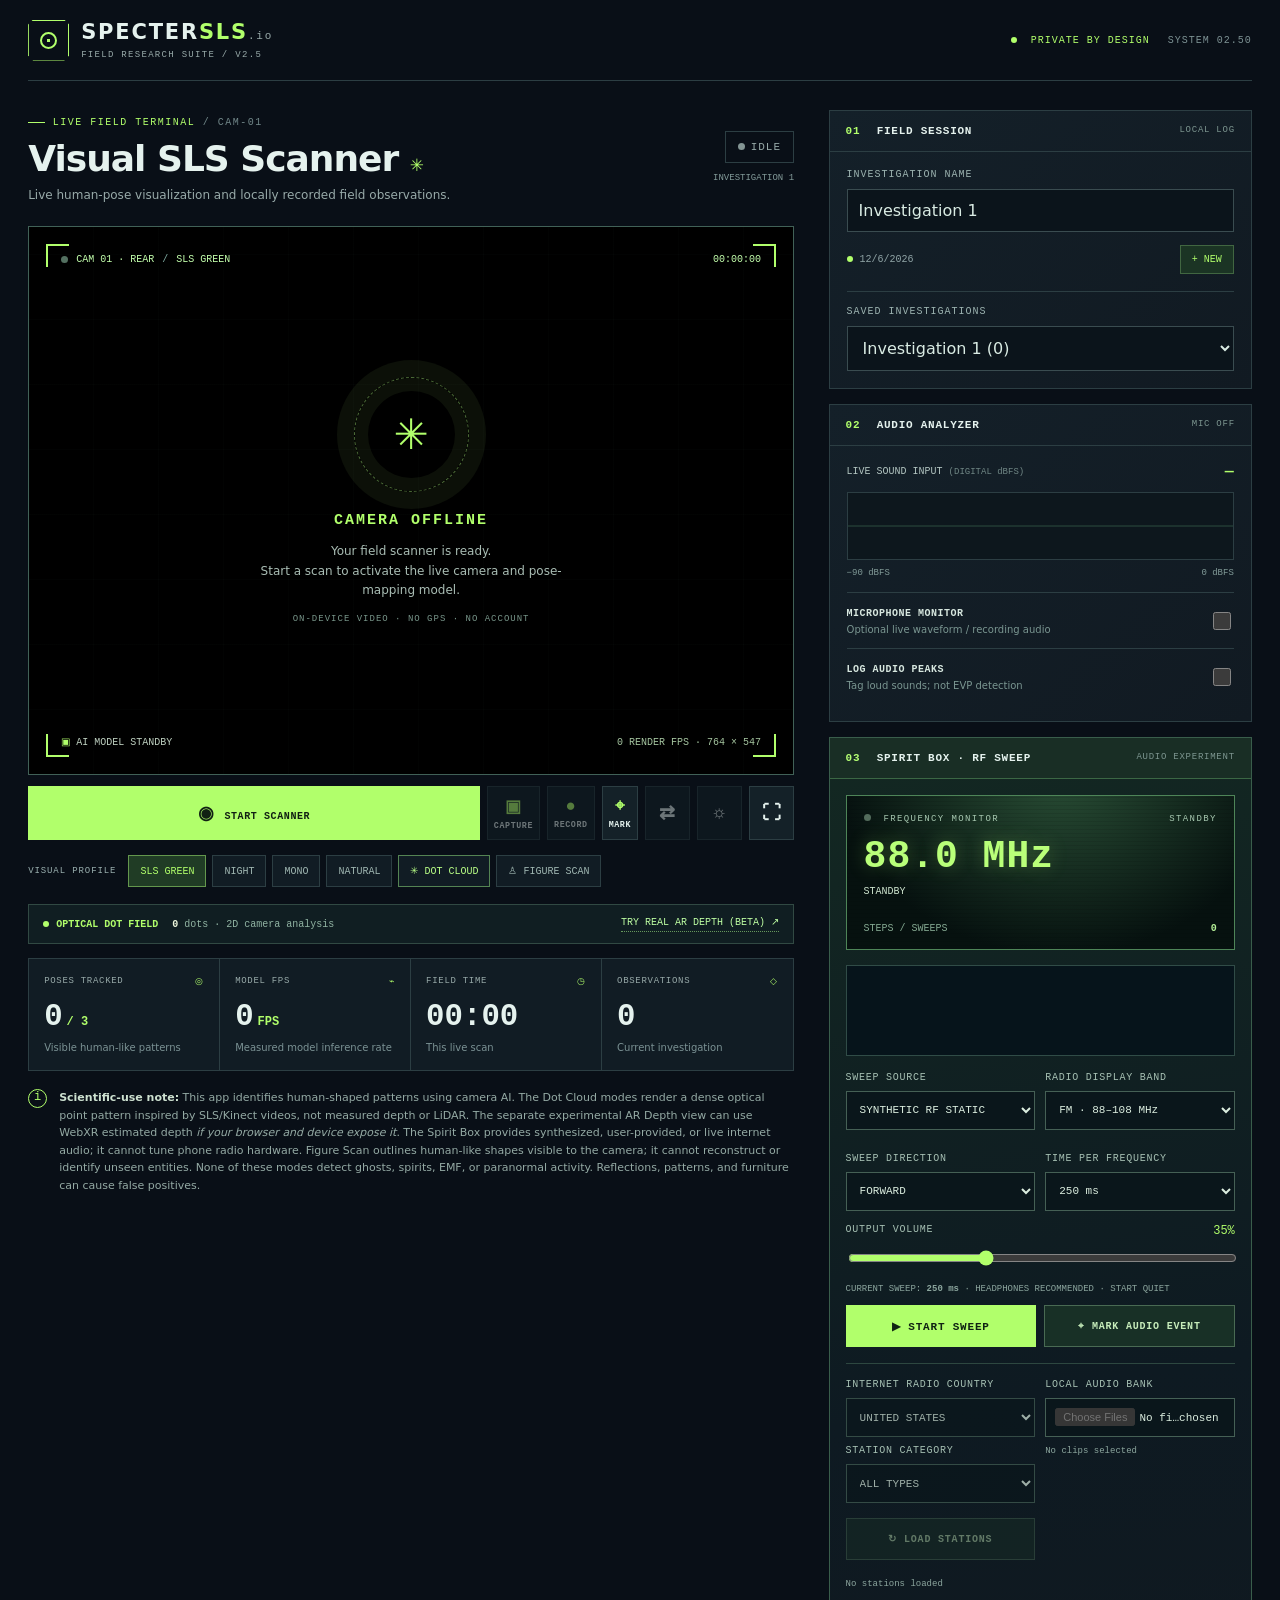
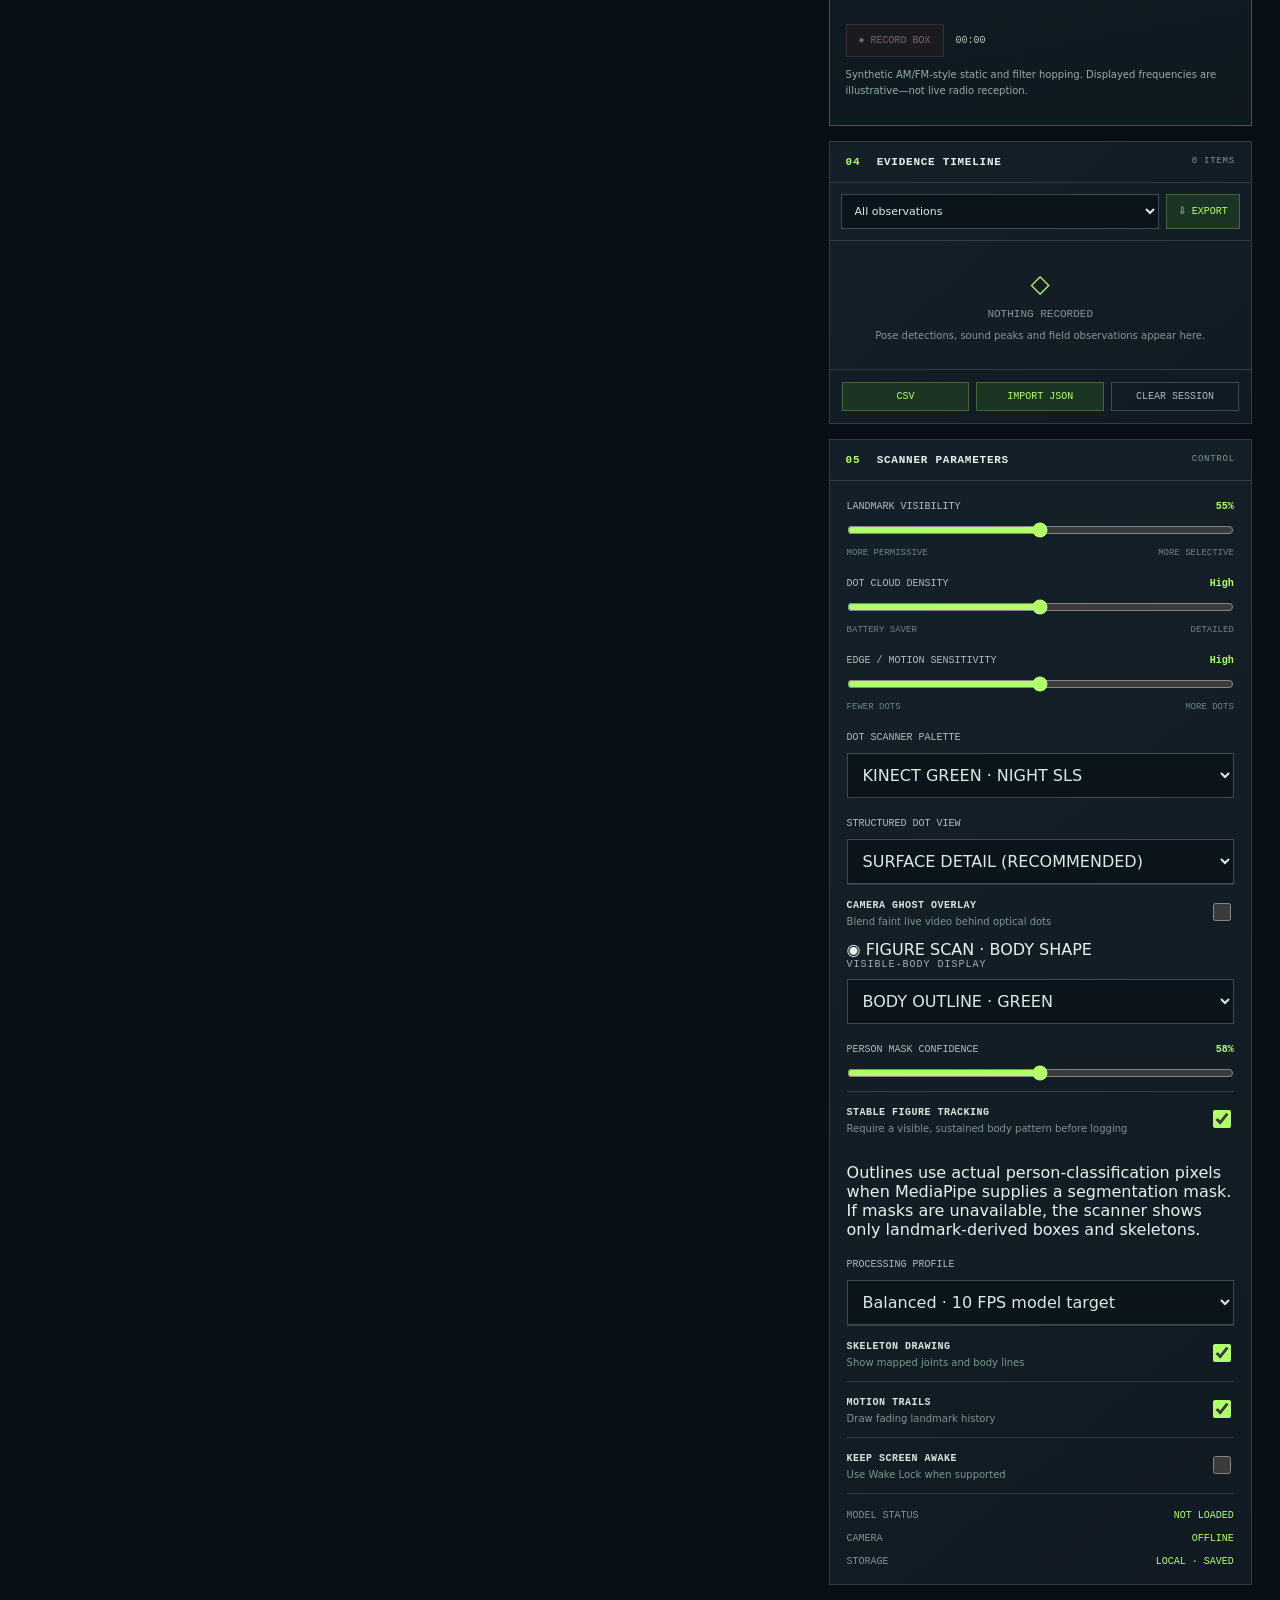
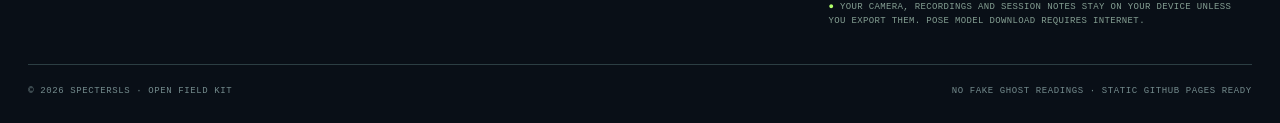
==== commit 941e2b05: "feat(ui): figure-scan camera view, silhouette control and detection diagnostics" ====
--- a/index.html
+++ b/index.html
@@ -12,14 +12,15 @@
   <link rel="stylesheet" href="./spiritbox.css">
   <link rel="stylesheet" href="./responsive.css">
   <script src="./dotengine.js" defer></script>
+  <script src="./figureengine.js" defer></script>
   <script type="module" src="./app.js"></script>
   <script src="./spiritbox.js" defer></script>
 </head>
 <body>
 <div class="app-shell" id="appShell">
   <header class="header">
-    <a class="brand" href="./" aria-label="SpecterSLS home"><span class="mark" aria-hidden="true"><span class="mark-inner"></span></span><span class="brand-stack"><span class="brand-name">SPECTER<span>SLS</span><small>.io</small></span><span class="brand-tagline">FIELD RESEARCH SUITE / V2.4</span></span></a>
-    <div class="header-meta"><span class="server-status"><span class="online-dot"></span> PRIVATE BY DESIGN</span><button class="header-install" id="installBtn" type="button" hidden>＋ INSTALL APP</button><span class="head-build">SYSTEM 02.40</span></div>
+    <a class="brand" href="./" aria-label="SpecterSLS home"><span class="mark" aria-hidden="true"><span class="mark-inner"></span></span><span class="brand-stack"><span class="brand-name">SPECTER<span>SLS</span><small>.io</small></span><span class="brand-tagline">FIELD RESEARCH SUITE / V2.5</span></span></a>
+    <div class="header-meta"><span class="server-status"><span class="online-dot"></span> PRIVATE BY DESIGN</span><button class="header-install" id="installBtn" type="button" hidden>＋ INSTALL APP</button><span class="head-build">SYSTEM 02.50</span></div>
   </header>
   <nav class="mobile-nav" aria-label="View navigation"><button type="button" data-tab="scan" class="selected" aria-pressed="true">◉ Scanner</button><button type="button" data-tab="console" aria-pressed="false">▥ Investigation</button><button type="button" data-tab="settings" aria-pressed="false">⚙ Settings</button></nav>
   <div class="app-grid">
@@ -35,11 +36,19 @@
         <div class="hud hud-bottom"><div class="hud-bottom-left"><span class="square-signal">▣</span> <span id="engineLabel">AI MODEL STANDBY</span></div><span class="coord"><span id="renderFpsMetric">0</span> RENDER FPS · <span id="displaySize">—</span></span></div>
       </div>
       <div class="camera-dock"><button id="startBtn" type="button" class="action-start"><span class="action-icon" aria-hidden="true">◉</span><span id="startText">START SCANNER</span></button><button id="photoBtn" type="button" class="dock-btn" disabled aria-label="Capture evidence photo" title="Save screenshot"><span class="dock-glyph">▣</span><small>CAPTURE</small></button><button id="recordBtn" type="button" class="dock-btn" disabled title="Record video"><span class="dock-glyph" id="recordGlyph">●</span><small id="recordText">RECORD</small></button><button id="markBtn" type="button" class="dock-btn" aria-label="Mark an observation" title="Mark observation"><span class="dock-glyph">⌖</span><small>MARK</small></button><button id="flipBtn" type="button" class="dock-icon" disabled aria-label="Swap front and back camera" title="Swap camera">⇄</button><button id="torchBtn" type="button" class="dock-icon" disabled aria-label="Toggle camera torch" title="Flashlight">☼</button><button id="fullscreenBtn" type="button" class="dock-icon" aria-label="Enter full screen scanner" title="Fullscreen">⛶</button></div>
-      <div class="quick-preset"><span>VISUAL PROFILE</span><div class="preset-options" role="group" aria-label="Camera filters"><button type="button" class="preset active" data-mode="sls" aria-pressed="true">SLS GREEN</button><button type="button" class="preset" data-mode="night" aria-pressed="false">NIGHT</button><button type="button" class="preset" data-mode="mono" aria-pressed="false">MONO</button><button type="button" class="preset" data-mode="normal" aria-pressed="false">NATURAL</button><button type="button" class="preset dots-preset" data-mode="dots" aria-pressed="false">✳ DOT CLOUD</button></div></div>
+      <div class="quick-preset"><span>VISUAL PROFILE</span><div class="preset-options" role="group" aria-label="Camera filters"><button type="button" class="preset active" data-mode="sls" aria-pressed="true">SLS GREEN</button><button type="button" class="preset" data-mode="night" aria-pressed="false">NIGHT</button><button type="button" class="preset" data-mode="mono" aria-pressed="false">MONO</button><button type="button" class="preset" data-mode="normal" aria-pressed="false">NATURAL</button><button type="button" class="preset dots-preset" data-mode="dots" aria-pressed="false">✳ DOT CLOUD</button><button type="button" class="preset figure-preset" data-mode="figure" aria-pressed="false">♙ FIGURE SCAN</button></div></div>
       <div class="depth-status-strip"><span><i class="online-dot"></i><strong id="opticalPointLabel">STRUCTURED-LIGHT-STYLE DOTS · 2D</strong> <span id="dotCount">0</span> dots · 2D camera analysis</span><a href="./depth.html">TRY REAL AR DEPTH (BETA) ↗</a></div><div id="dotActions" class="dot-actions" hidden>
 <button type="button" id="freezeDotBtn">❄ FREEZE DOTS</button><button type="button" id="exportDotBtn">↓ EXPORT OPTICAL DOT MAP</button><span>2D pixel positions · no measured depth</span>
-</div><section class="stat-grid" aria-label="Live scanner metrics"><div class="stat"><div class="stat-heading">POSES TRACKED <span class="stat-glyph">◎</span></div><div class="stat-main"><span id="poseMetric">0</span><span class="stat-unit">/ 3</span></div><div class="stat-caption">Visible human-like patterns</div></div><div class="stat"><div class="stat-heading">MODEL FPS <span class="stat-glyph">⌁</span></div><div class="stat-main"><span id="fpsMetric">0</span><span class="stat-unit">FPS</span></div><div class="stat-caption">Measured model inference rate</div></div><div class="stat"><div class="stat-heading">FIELD TIME <span class="stat-glyph">◷</span></div><div class="stat-main"><span id="durationMetric">00:00</span></div><div class="stat-caption">This live scan</div></div><div class="stat"><div class="stat-heading">OBSERVATIONS <span class="stat-glyph">◇</span></div><div class="stat-main"><span id="eventMetric">0</span></div><div class="stat-caption">Current investigation</div></div></section>
-      <section class="facts"><span class="facts-icon">i</span><p><strong>Scientific-use note:</strong> This app identifies human-shaped patterns using camera AI. The Dot Cloud modes render a dense optical point pattern inspired by SLS/Kinect videos, not measured depth or LiDAR. The separate experimental AR Depth view can use WebXR estimated depth <em>if your browser and device expose it</em>. The Spirit Box provides synthesized, user-provided, or live internet audio; it cannot tune phone radio hardware. None of these modes detect ghosts, spirits, EMF, or paranormal activity. Reflections, patterns, and furniture can cause false positives.</p></section>
+</div><section class="figure-details" id="figureDetails" aria-label="Person-shape visualization status" hidden>
+  <div class="figure-detail-head"><span>◉ PERSON-SHAPE VISUALIZER</span><strong id="figureStatus">WAITING FOR CAMERA</strong></div>
+  <div class="figure-detail-grid">
+    <div><span>VISIBLE SHAPES</span><strong id="figureShapeCount">0</strong></div>
+    <div><span>LANDMARK VISIBILITY</span><strong id="figureConfidence">0%</strong></div>
+    <div><span>BODY MASK</span><strong id="figureMaskStatus">UNAVAILABLE</strong></div>
+  </div>
+  <p>Shows camera-detected human-like pixel regions and body landmarks. No camera app can reconstruct an unseen entity or identify a ghost from these readings.</p>
+</section><section class="stat-grid" aria-label="Live scanner metrics"><div class="stat"><div class="stat-heading">POSES TRACKED <span class="stat-glyph">◎</span></div><div class="stat-main"><span id="poseMetric">0</span><span class="stat-unit">/ 3</span></div><div class="stat-caption">Visible human-like patterns</div></div><div class="stat"><div class="stat-heading">MODEL FPS <span class="stat-glyph">⌁</span></div><div class="stat-main"><span id="fpsMetric">0</span><span class="stat-unit">FPS</span></div><div class="stat-caption">Measured model inference rate</div></div><div class="stat"><div class="stat-heading">FIELD TIME <span class="stat-glyph">◷</span></div><div class="stat-main"><span id="durationMetric">00:00</span></div><div class="stat-caption">This live scan</div></div><div class="stat"><div class="stat-heading">OBSERVATIONS <span class="stat-glyph">◇</span></div><div class="stat-main"><span id="eventMetric">0</span></div><div class="stat-caption">Current investigation</div></div></section>
+      <section class="facts"><span class="facts-icon">i</span><p><strong>Scientific-use note:</strong> This app identifies human-shaped patterns using camera AI. The Dot Cloud modes render a dense optical point pattern inspired by SLS/Kinect videos, not measured depth or LiDAR. The separate experimental AR Depth view can use WebXR estimated depth <em>if your browser and device expose it</em>. The Spirit Box provides synthesized, user-provided, or live internet audio; it cannot tune phone radio hardware. Figure Scan outlines human-like shapes visible to the camera; it cannot reconstruct or identify unseen entities. None of these modes detect ghosts, spirits, EMF, or paranormal activity. Reflections, patterns, and furniture can cause false positives.</p></section>
     </main>
     <aside class="sidebar" id="consoleSection">
       <section class="console-panel session-panel"><div class="panel-title"><span><em>01</em> FIELD SESSION</span><span class="panel-tag">LOCAL LOG</span></div><div class="panel-content"><label class="label" for="sessionName">INVESTIGATION NAME</label><input id="sessionName" type="text" maxlength="64" placeholder="Untitled investigation" autocomplete="off"><div class="session-meta"><span><i class="session-dot"></i><span id="sessionInfo">Session not started</span></span><button type="button" id="newSessionBtn" title="Start a fresh investigation">+ NEW</button></div><div class="session-picker-wrap"><label class="label" for="sessionPicker">SAVED INVESTIGATIONS</label><select id="sessionPicker" aria-label="Saved investigations"></select></div></div></section>
@@ -85,7 +94,15 @@
 <div class="range-header speed-head"><label for="dotView">STRUCTURED DOT VIEW</label></div>
 <select id="dotView"><option value="surface">SURFACE DETAIL (RECOMMENDED)</option><option value="edges">OUTLINES / MOTION ONLY</option><option value="all">FULL DOT GRID (DENSE)</option></select>
 <label class="check-row" for="dotOverlay"><span><b>CAMERA GHOST OVERLAY</b><small>Blend faint live video behind optical dots</small></span><input type="checkbox" id="dotOverlay" role="switch"></label>
-<div class="range-header speed-head"><label for="speedSelect">PROCESSING PROFILE</label></div><select id="speedSelect"><option value="balanced">Balanced · 10 FPS model target</option><option value="battery">Battery saver · 6 FPS model target</option><option value="fast">Performance · 20 FPS target</option><option value="turbo">Turbo · 30 FPS target</option><option value="ultra">Ultra · 60 FPS render target</option></select><label class="check-row" for="skeletonCheck"><span><b>SKELETON DRAWING</b><small>Show mapped joints and body lines</small></span><input type="checkbox" id="skeletonCheck" role="switch" checked></label><label class="check-row" for="trailCheck"><span><b>MOTION TRAILS</b><small>Draw fading landmark history</small></span><input type="checkbox" id="trailCheck" role="switch" checked></label><label class="check-row" for="wakeCheck"><span><b>KEEP SCREEN AWAKE</b><small>Use Wake Lock when supported</small></span><input type="checkbox" id="wakeCheck" role="switch"></label><div class="diagnostics"><span>MODEL STATUS</span><strong id="diagModel">NOT LOADED</strong><span>CAMERA</span><strong id="diagCamera">OFFLINE</strong><span>STORAGE</span><strong id="diagStorage">LOCAL</strong></div></div></section>
+<div class="figure-settings">
+  <div class="figure-section-label">◉ FIGURE SCAN · BODY SHAPE</div>
+  <label class="label" for="figureView">VISIBLE-BODY DISPLAY</label>
+  <select id="figureView"><option value="outline">BODY OUTLINE · GREEN</option><option value="silhouette">PERSON SILHOUETTE · FILLED</option><option value="xray">X-RAY STYLE · CYAN</option><option value="boxes">BODY DETECTION BOXES</option></select>
+  <div class="range-header speed-head"><label for="figureCutoff">PERSON MASK CONFIDENCE</label><b id="figureCutoffLabel">58%</b></div>
+  <input id="figureCutoff" type="range" min="35" max="85" step="5" value="58">
+  <label class="check-row" for="figureStability"><span><b>STABLE FIGURE TRACKING</b><small>Require a visible, sustained body pattern before logging</small></span><input type="checkbox" id="figureStability" role="switch" checked></label>
+  <p class="figure-help">Outlines use actual person-classification pixels when MediaPipe supplies a segmentation mask. If masks are unavailable, the scanner shows only landmark-derived boxes and skeletons.</p>
+</div><div class="range-header speed-head"><label for="speedSelect">PROCESSING PROFILE</label></div><select id="speedSelect"><option value="balanced">Balanced · 10 FPS model target</option><option value="battery">Battery saver · 6 FPS model target</option><option value="fast">Performance · 20 FPS target</option><option value="turbo">Turbo · 30 FPS target</option><option value="ultra">Ultra · 60 FPS render target</option></select><label class="check-row" for="skeletonCheck"><span><b>SKELETON DRAWING</b><small>Show mapped joints and body lines</small></span><input type="checkbox" id="skeletonCheck" role="switch" checked></label><label class="check-row" for="trailCheck"><span><b>MOTION TRAILS</b><small>Draw fading landmark history</small></span><input type="checkbox" id="trailCheck" role="switch" checked></label><label class="check-row" for="wakeCheck"><span><b>KEEP SCREEN AWAKE</b><small>Use Wake Lock when supported</small></span><input type="checkbox" id="wakeCheck" role="switch"></label><div class="diagnostics"><span>MODEL STATUS</span><strong id="diagModel">NOT LOADED</strong><span>CAMERA</span><strong id="diagCamera">OFFLINE</strong><span>STORAGE</span><strong id="diagStorage">LOCAL</strong></div></div></section>
       <div class="privacy-foot"><span class="tiny-light">●</span> YOUR CAMERA, RECORDINGS AND SESSION NOTES STAY ON YOUR DEVICE UNLESS YOU EXPORT THEM. POSE MODEL DOWNLOAD REQUIRES INTERNET.</div>
     </aside>
   </div>
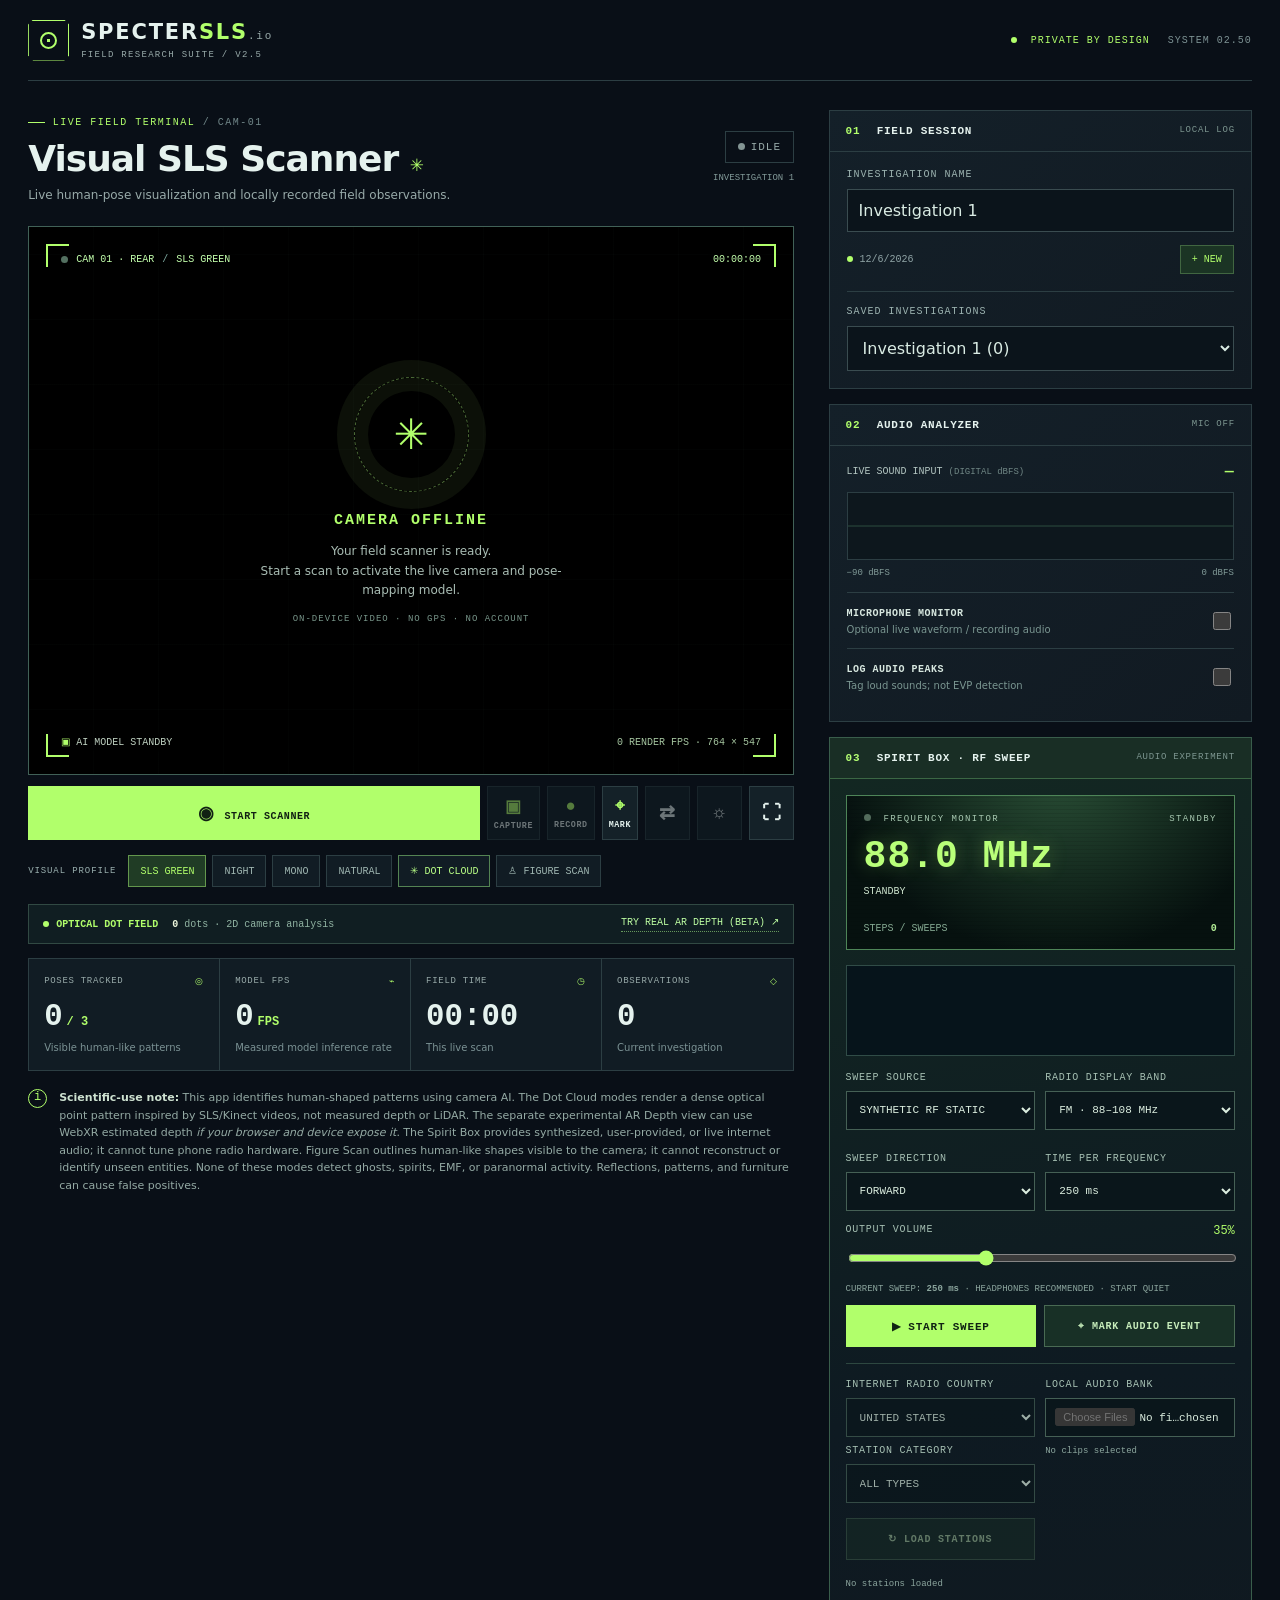
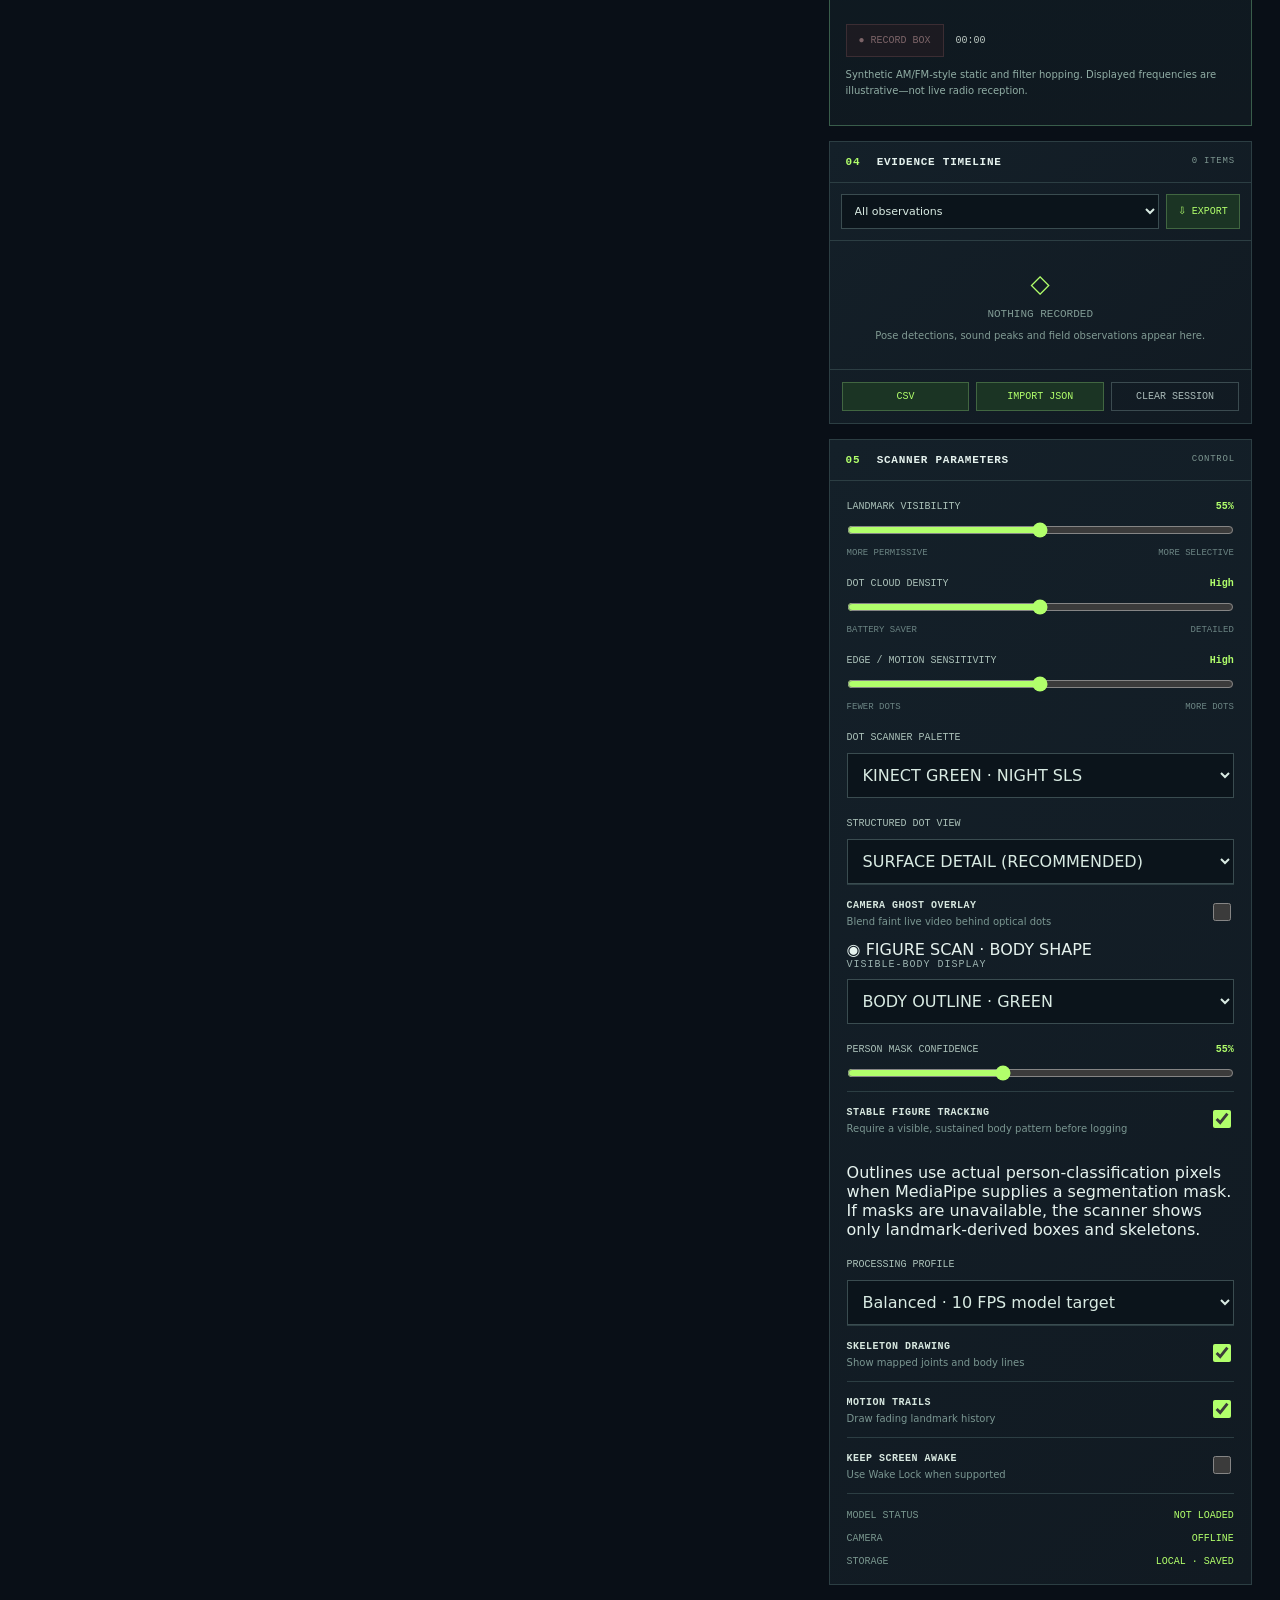
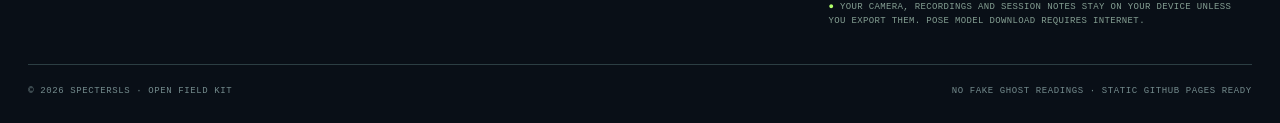
==== commit 686f96e9: "ui(figure): add real camera subject close-up preview, no synthetic bodies" ====
--- a/index.html
+++ b/index.html
@@ -41,7 +41,11 @@
 <button type="button" id="freezeDotBtn">❄ FREEZE DOTS</button><button type="button" id="exportDotBtn">↓ EXPORT OPTICAL DOT MAP</button><span>2D pixel positions · no measured depth</span>
 </div><section class="figure-details" id="figureDetails" aria-label="Person-shape visualization status" hidden>
   <div class="figure-detail-head"><span>◉ PERSON-SHAPE VISUALIZER</span><strong id="figureStatus">WAITING FOR CAMERA</strong></div>
-  <div class="figure-detail-grid">
+  <div class="figure-preview">
+  <canvas id="figurePreview" width="256" height="176" aria-label="Camera crop around detected human-like shape"></canvas>
+  <div><strong id="figurePreviewLabel">NO VISIBLE SUBJECT</strong><small>Actual camera crop. No generated or simulated person.</small></div>
+</div>
+<div class="figure-detail-grid">
     <div><span>VISIBLE SHAPES</span><strong id="figureShapeCount">0</strong></div>
     <div><span>LANDMARK VISIBILITY</span><strong id="figureConfidence">0%</strong></div>
     <div><span>BODY MASK</span><strong id="figureMaskStatus">UNAVAILABLE</strong></div>
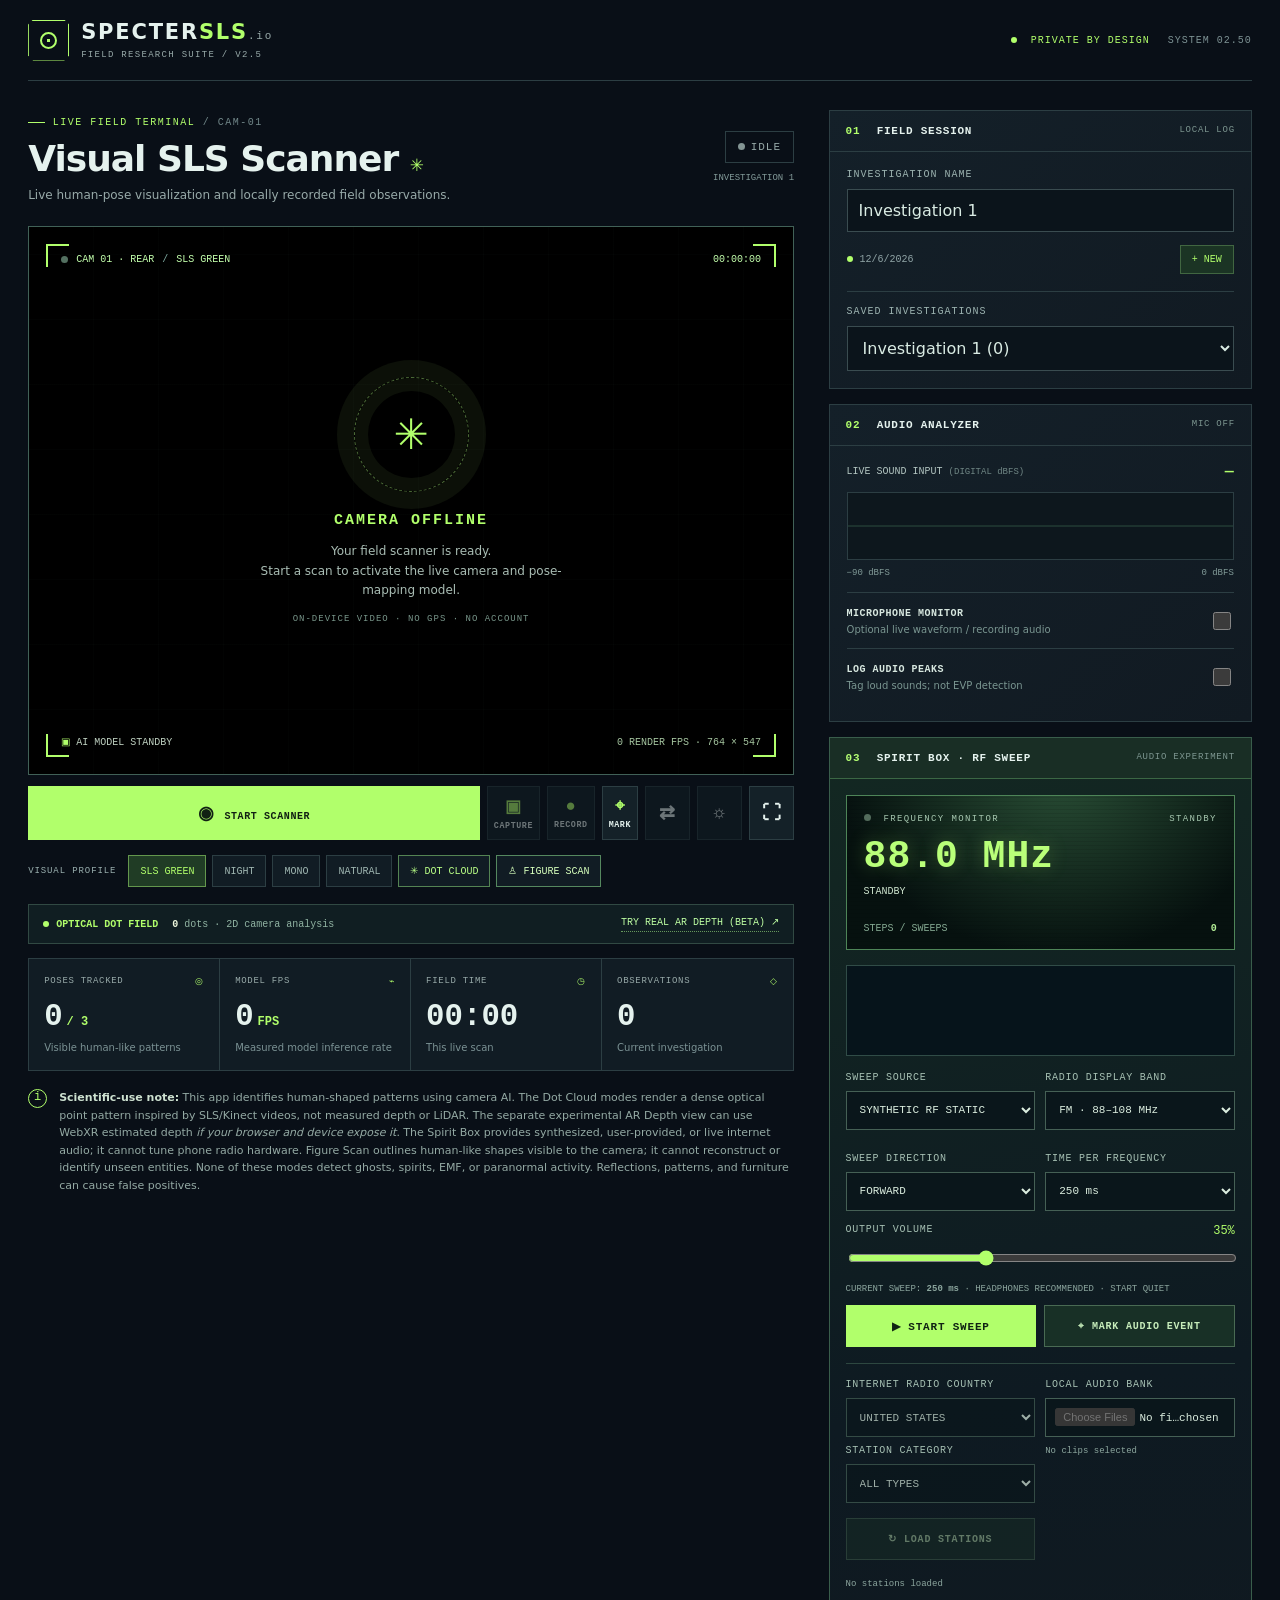
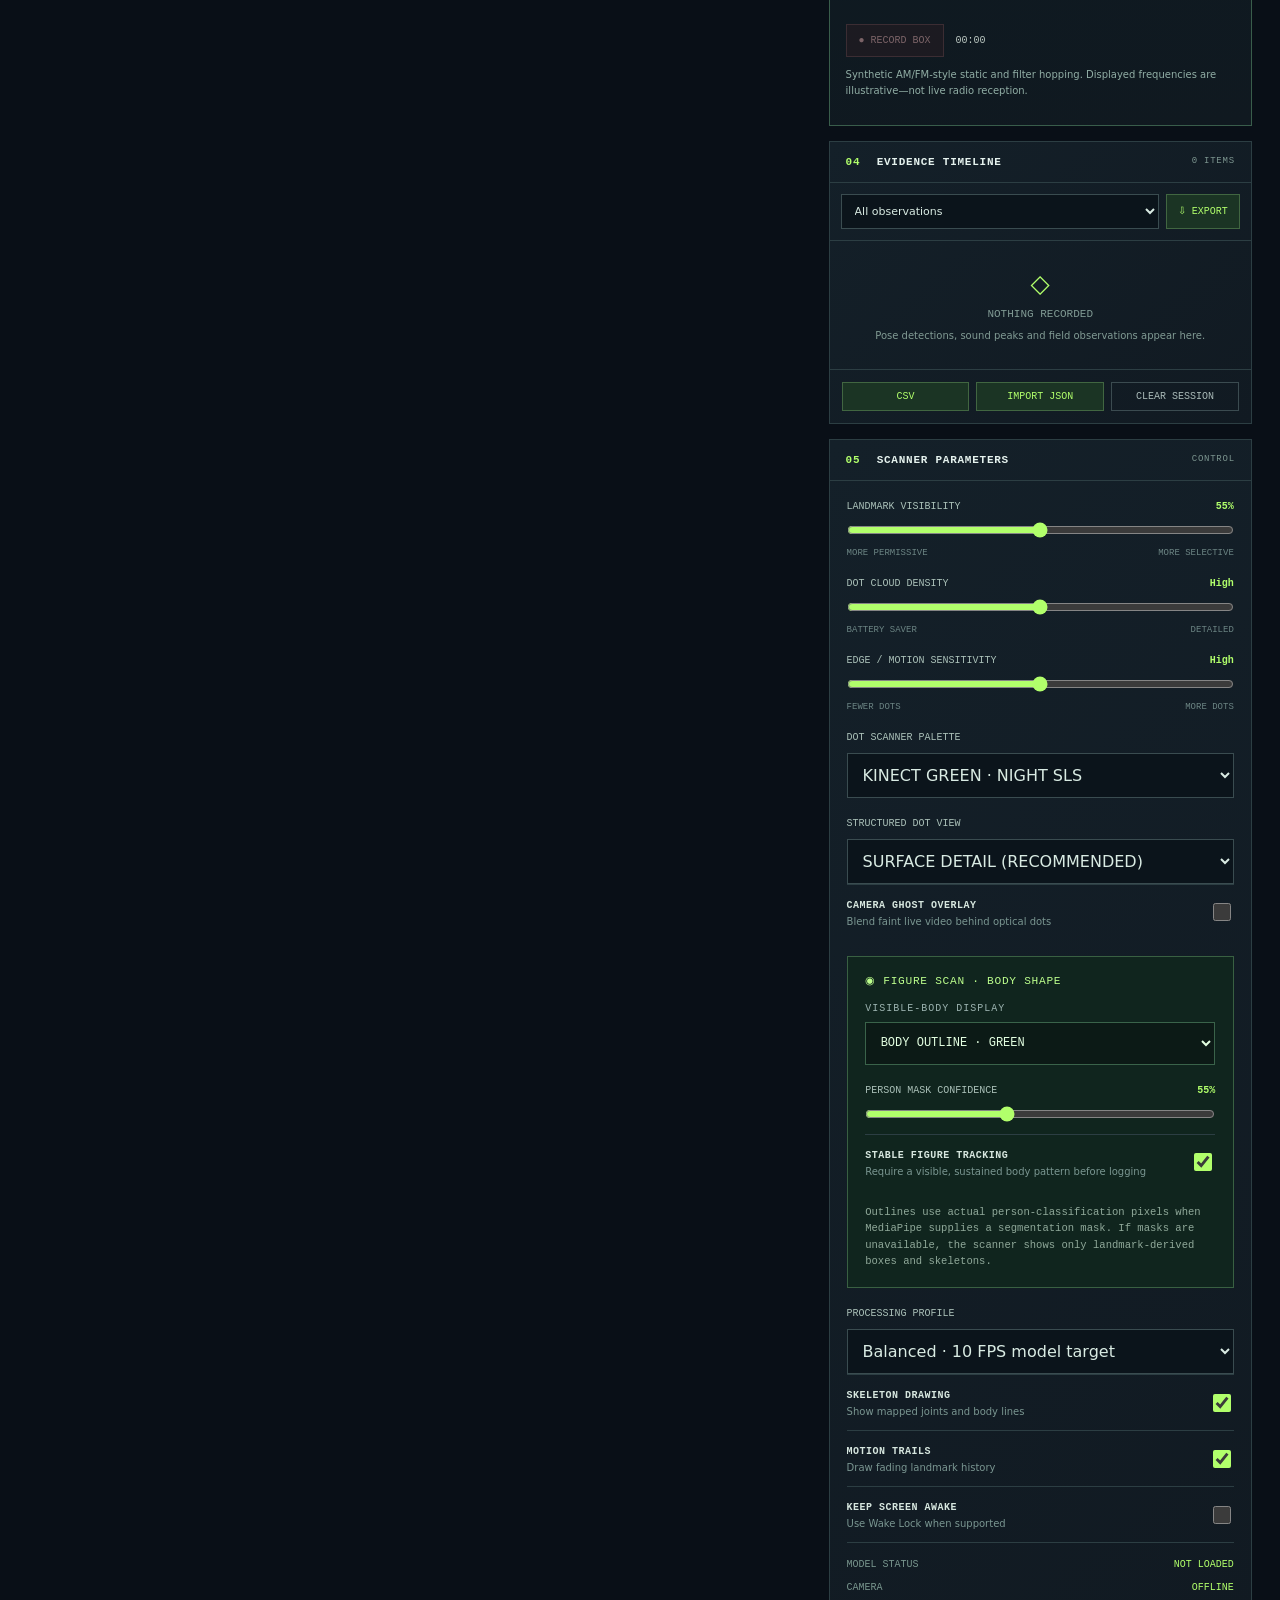
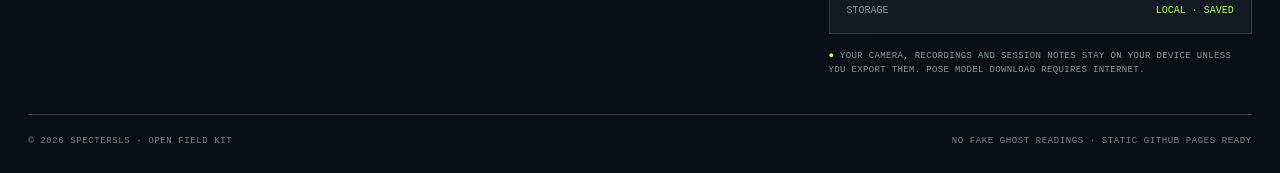
==== commit a67e416f: "feat(figure): load responsive figure mode design" ====
--- a/index.html
+++ b/index.html
@@ -11,6 +11,7 @@
   <link rel="stylesheet" href="./styles.css">
   <link rel="stylesheet" href="./spiritbox.css">
   <link rel="stylesheet" href="./responsive.css">
+  <link rel="stylesheet" href="./figure.css">
   <script src="./dotengine.js" defer></script>
   <script src="./figureengine.js" defer></script>
   <script type="module" src="./app.js"></script>
--- a/figure.css
+++ b/figure.css
@@ -0,0 +1,25 @@
+/* SpecterSLS v2.5 | camera-grounded figure-scan tools */
+.figure-preset{border-color:#55885f!important;color:#d6ffbc!important}
+.figure-preset.active{border-color:#b6ff70!important;background:#23402a!important;color:#e7ffd1!important}
+.figure-details{width:100%;margin:1.2% 0 1.8%;border:1px solid #3d7b50;background:linear-gradient(115deg,#0c241c,#102027);padding:clamp(.8rem,2vw,1.2rem)}
+.figure-detail-head{display:flex;align-items:center;justify-content:space-between;flex-wrap:wrap;gap:2%;font:.67rem var(--mono);color:#b5ff7d;letter-spacing:.65px}
+.figure-detail-head strong{font-weight:600;font-size:.65rem;color:#e5ffcb}
+.figure-preview{display:grid;grid-template-columns:minmax(0,42%) minmax(0,58%);gap:3%;align-items:center;margin-top:clamp(.65rem,1.8dvh,1rem);min-width:0}
+.figure-preview canvas{display:block;width:100%;height:auto;aspect-ratio:16/11;background:linear-gradient(150deg,#14241b,#07110e);border:1px solid #486c50;object-fit:contain}
+.figure-preview div{display:flex;flex-direction:column;gap:.65rem;min-width:0}
+.figure-preview strong{color:#e7ffdb;font:.75rem/1.35 var(--mono);overflow-wrap:anywhere}
+.figure-preview small{color:#8ab4a0;font:.67rem/1.5 var(--mono)}
+.figure-detail-grid{display:grid;grid-template-columns:repeat(3,minmax(0,1fr));gap:2%;margin-top:clamp(.6rem,2dvh,1rem)}
+.figure-detail-grid>div{background:#0e1a1a;border:1px solid #304e42;padding:clamp(.55rem,1.3vw,.9rem);min-width:0}
+.figure-detail-grid span{display:block;font:.58rem/1.5 var(--mono);color:#9fbca8;letter-spacing:.3px}
+.figure-detail-grid strong{display:block;font:700 clamp(.8rem,1.6vw,1.12rem) var(--mono);color:#b5ff7d;margin-top:.3rem;overflow-wrap:anywhere}
+.figure-details>p{font:.69rem/1.65 var(--mono);color:#91ada3;margin:.9rem 0 0}
+.figure-settings{border:1px solid #396042;padding:clamp(.7rem,1.5vw,1.1rem);background:#10251e;margin-block:clamp(.8rem,2dvh,1rem);min-width:0}
+.figure-section-label{font:.7rem var(--mono);color:#bcff8d;letter-spacing:.7px;margin-bottom:clamp(.65rem,2dvh,1rem)}
+.figure-settings>.label{display:block;margin-bottom:.5rem}
+.figure-settings select{background:#0c1a16;color:#e3ffe1;border:1px solid #3a634a;width:100%;min-height:2.65rem;padding-inline:3%;font:.75rem var(--mono)}
+.figure-settings .range-header{margin-top:1rem}
+.figure-settings .check-row{margin-top:.75rem}
+.figure-help{font:.66rem/1.55 var(--mono);color:#90a99a;margin:.9rem 0 0}
+@media(max-width:780px){.figure-detail-head{font-size:.64rem}.figure-details{margin-block:2%}.figure-preview{grid-template-columns:minmax(0,43%) minmax(0,57%)}}
+@media(max-width:400px){.figure-preview{grid-template-columns:1fr}.figure-preview canvas{width:100%;max-height:23dvh}.figure-detail-grid span{font-size:.52rem}.figure-detail-grid strong{font-size:.72rem}}
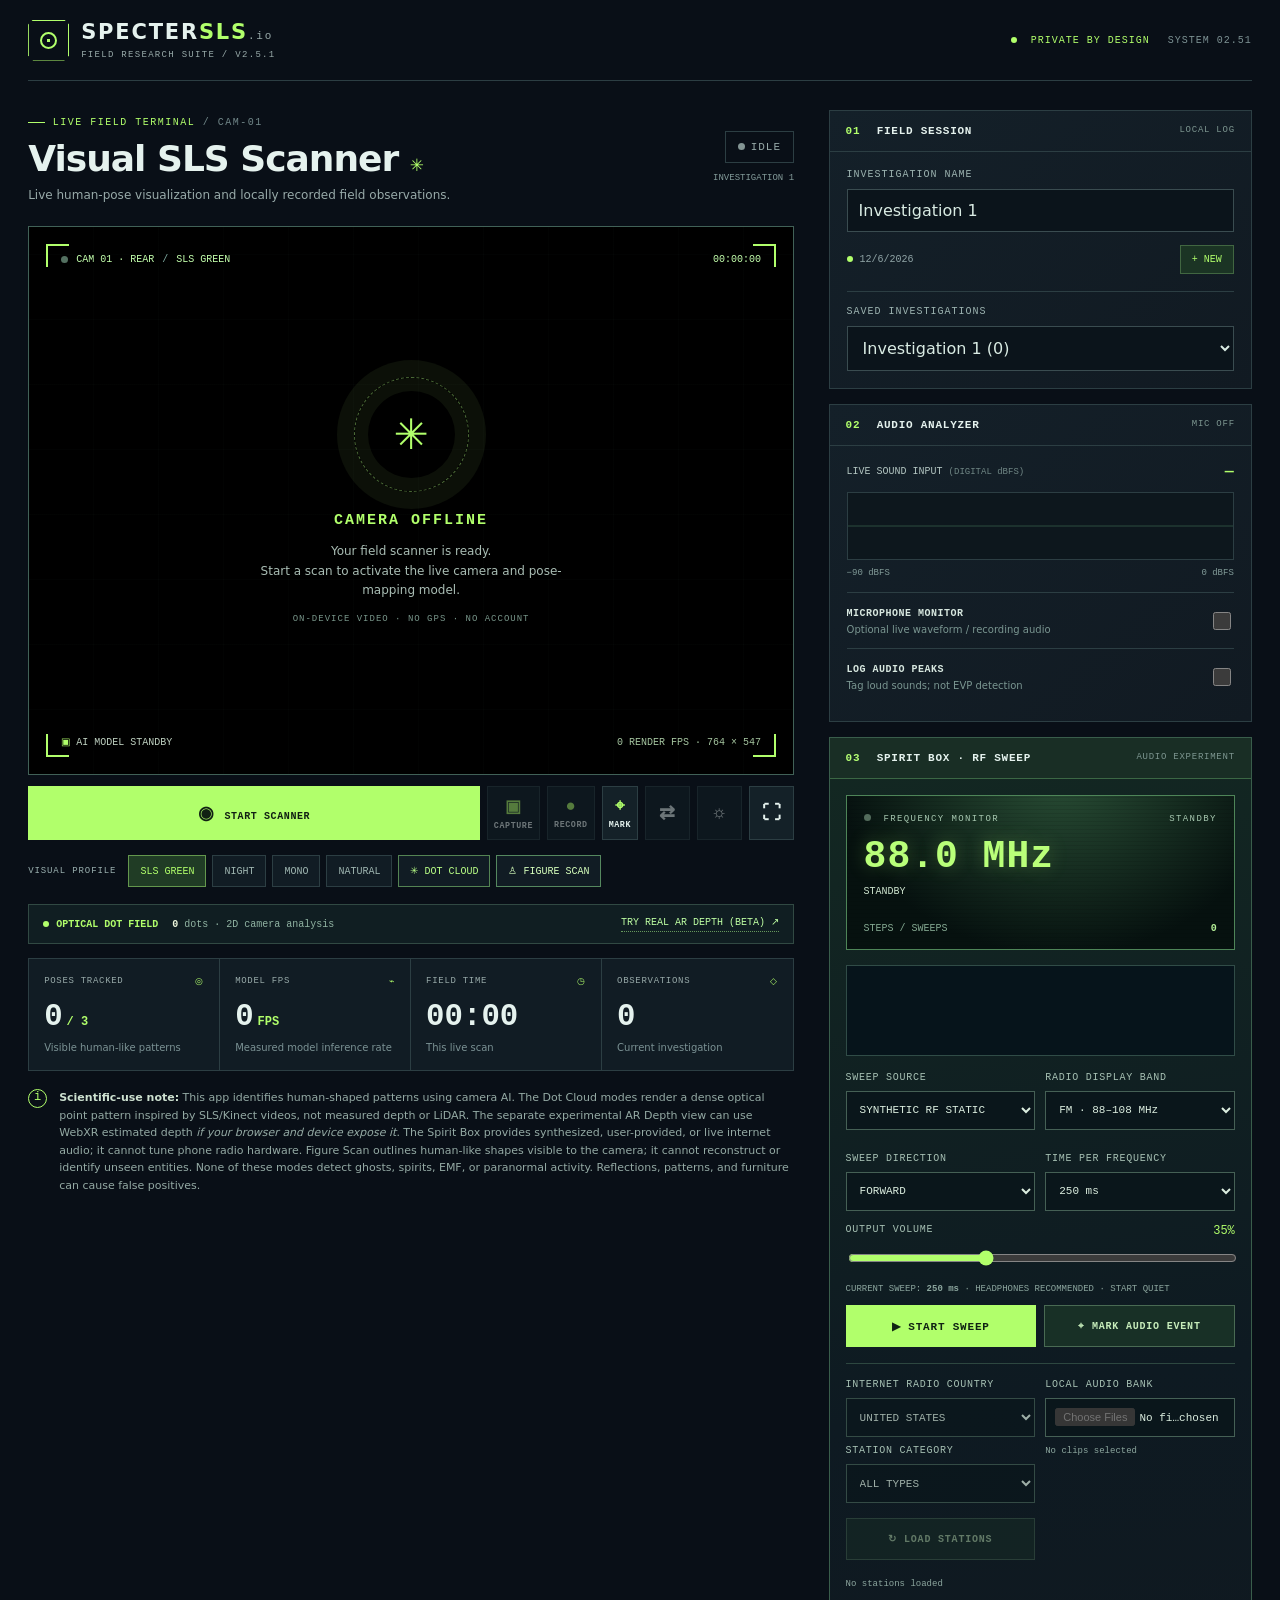
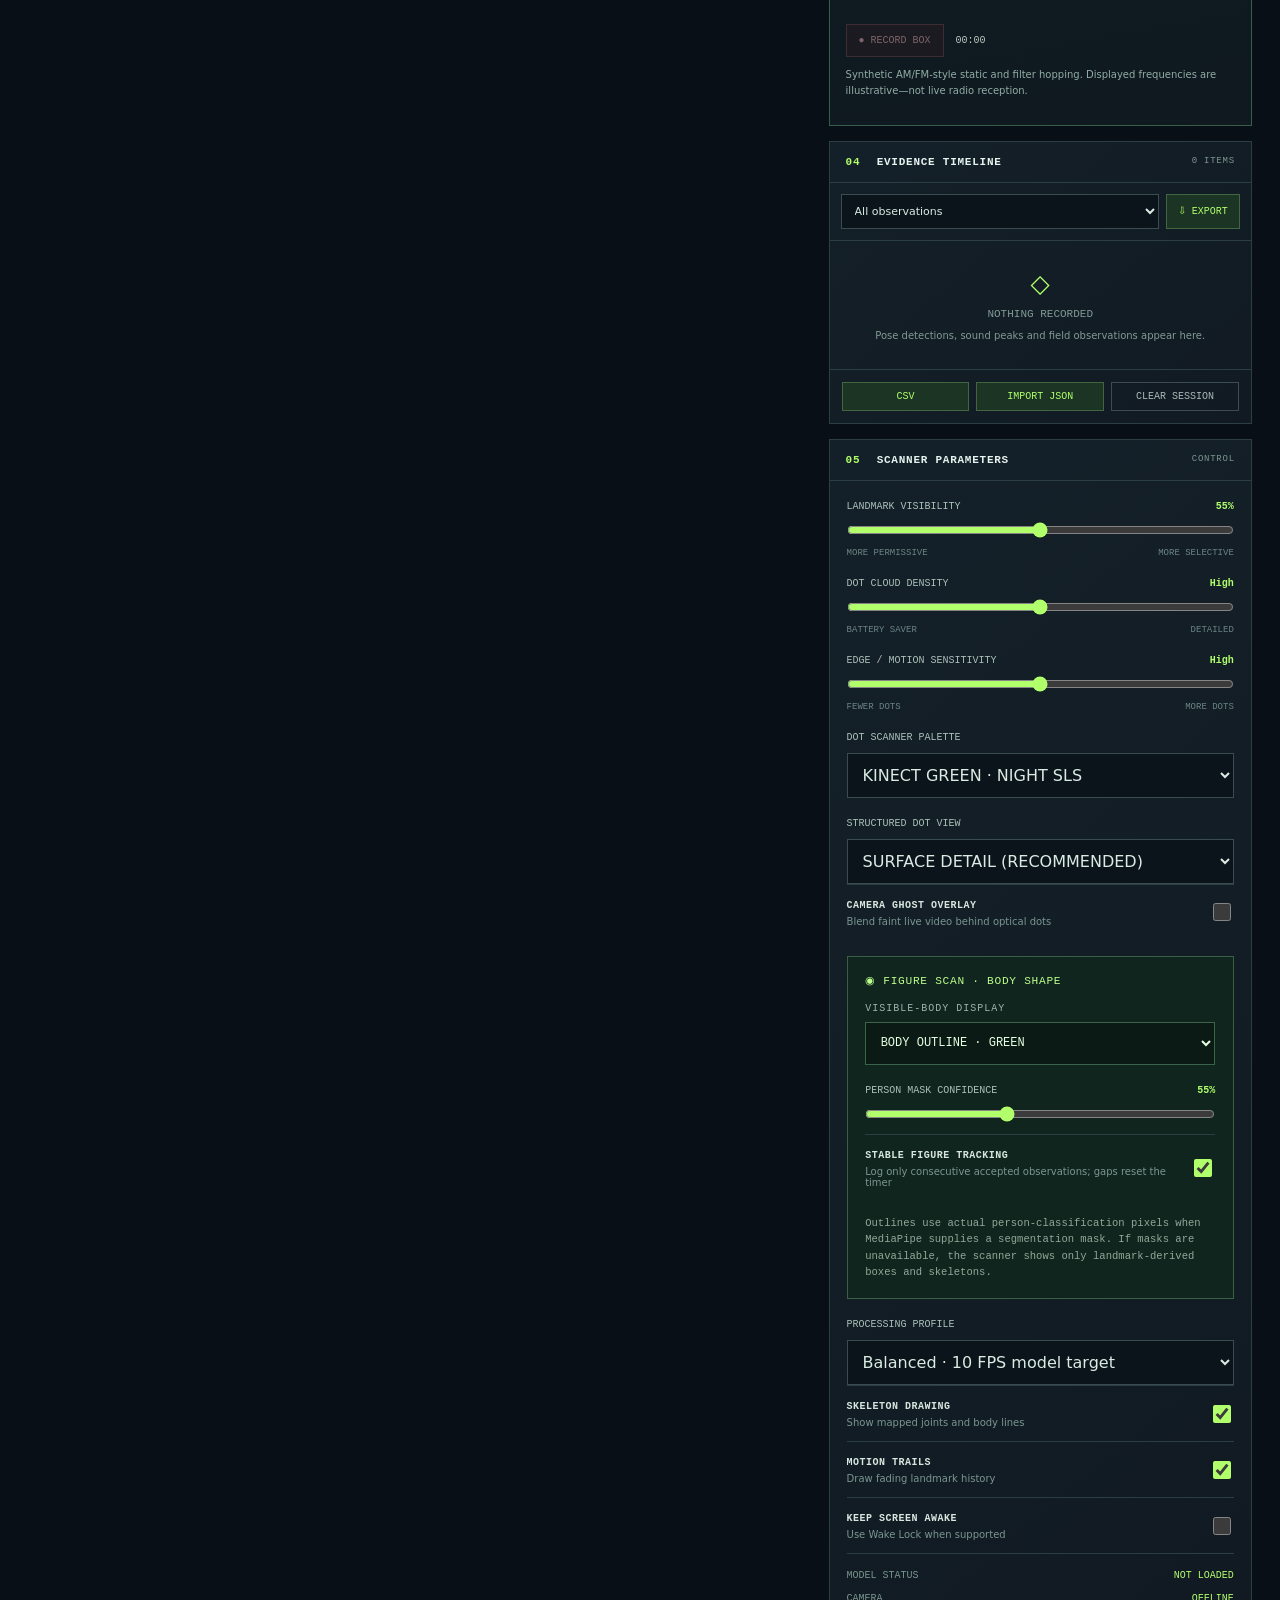
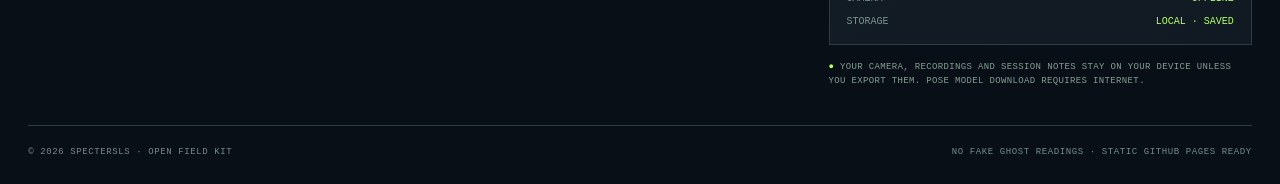
==== commit a63e572a: "fix: stabilize body detection and camera lifecycle in v2.5.1" ====
--- a/index.html
+++ b/index.html
@@ -20,8 +20,8 @@
 <body>
 <div class="app-shell" id="appShell">
   <header class="header">
-    <a class="brand" href="./" aria-label="SpecterSLS home"><span class="mark" aria-hidden="true"><span class="mark-inner"></span></span><span class="brand-stack"><span class="brand-name">SPECTER<span>SLS</span><small>.io</small></span><span class="brand-tagline">FIELD RESEARCH SUITE / V2.5</span></span></a>
-    <div class="header-meta"><span class="server-status"><span class="online-dot"></span> PRIVATE BY DESIGN</span><button class="header-install" id="installBtn" type="button" hidden>＋ INSTALL APP</button><span class="head-build">SYSTEM 02.50</span></div>
+    <a class="brand" href="./" aria-label="SpecterSLS home"><span class="mark" aria-hidden="true"><span class="mark-inner"></span></span><span class="brand-stack"><span class="brand-name">SPECTER<span>SLS</span><small>.io</small></span><span class="brand-tagline">FIELD RESEARCH SUITE / V2.5.1</span></span></a>
+    <div class="header-meta"><span class="server-status"><span class="online-dot"></span> PRIVATE BY DESIGN</span><button class="header-install" id="installBtn" type="button" hidden>＋ INSTALL APP</button><span class="head-build">SYSTEM 02.51</span></div>
   </header>
   <nav class="mobile-nav" aria-label="View navigation"><button type="button" data-tab="scan" class="selected" aria-pressed="true">◉ Scanner</button><button type="button" data-tab="console" aria-pressed="false">▥ Investigation</button><button type="button" data-tab="settings" aria-pressed="false">⚙ Settings</button></nav>
   <div class="app-grid">
@@ -105,7 +105,7 @@
   <select id="figureView"><option value="outline">BODY OUTLINE · GREEN</option><option value="silhouette">PERSON SILHOUETTE · FILLED</option><option value="xray">X-RAY STYLE · CYAN</option><option value="boxes">BODY DETECTION BOXES</option></select>
   <div class="range-header speed-head"><label for="figureCutoff">PERSON MASK CONFIDENCE</label><b id="figureCutoffLabel">58%</b></div>
   <input id="figureCutoff" type="range" min="35" max="85" step="5" value="58">
-  <label class="check-row" for="figureStability"><span><b>STABLE FIGURE TRACKING</b><small>Require a visible, sustained body pattern before logging</small></span><input type="checkbox" id="figureStability" role="switch" checked></label>
+  <label class="check-row" for="figureStability"><span><b>STABLE FIGURE TRACKING</b><small>Log only consecutive accepted observations; gaps reset the timer</small></span><input type="checkbox" id="figureStability" role="switch" checked></label>
   <p class="figure-help">Outlines use actual person-classification pixels when MediaPipe supplies a segmentation mask. If masks are unavailable, the scanner shows only landmark-derived boxes and skeletons.</p>
 </div><div class="range-header speed-head"><label for="speedSelect">PROCESSING PROFILE</label></div><select id="speedSelect"><option value="balanced">Balanced · 10 FPS model target</option><option value="battery">Battery saver · 6 FPS model target</option><option value="fast">Performance · 20 FPS target</option><option value="turbo">Turbo · 30 FPS target</option><option value="ultra">Ultra · 60 FPS render target</option></select><label class="check-row" for="skeletonCheck"><span><b>SKELETON DRAWING</b><small>Show mapped joints and body lines</small></span><input type="checkbox" id="skeletonCheck" role="switch" checked></label><label class="check-row" for="trailCheck"><span><b>MOTION TRAILS</b><small>Draw fading landmark history</small></span><input type="checkbox" id="trailCheck" role="switch" checked></label><label class="check-row" for="wakeCheck"><span><b>KEEP SCREEN AWAKE</b><small>Use Wake Lock when supported</small></span><input type="checkbox" id="wakeCheck" role="switch"></label><div class="diagnostics"><span>MODEL STATUS</span><strong id="diagModel">NOT LOADED</strong><span>CAMERA</span><strong id="diagCamera">OFFLINE</strong><span>STORAGE</span><strong id="diagStorage">LOCAL</strong></div></div></section>
       <div class="privacy-foot"><span class="tiny-light">●</span> YOUR CAMERA, RECORDINGS AND SESSION NOTES STAY ON YOUR DEVICE UNLESS YOU EXPORT THEM. POSE MODEL DOWNLOAD REQUIRES INTERNET.</div>
